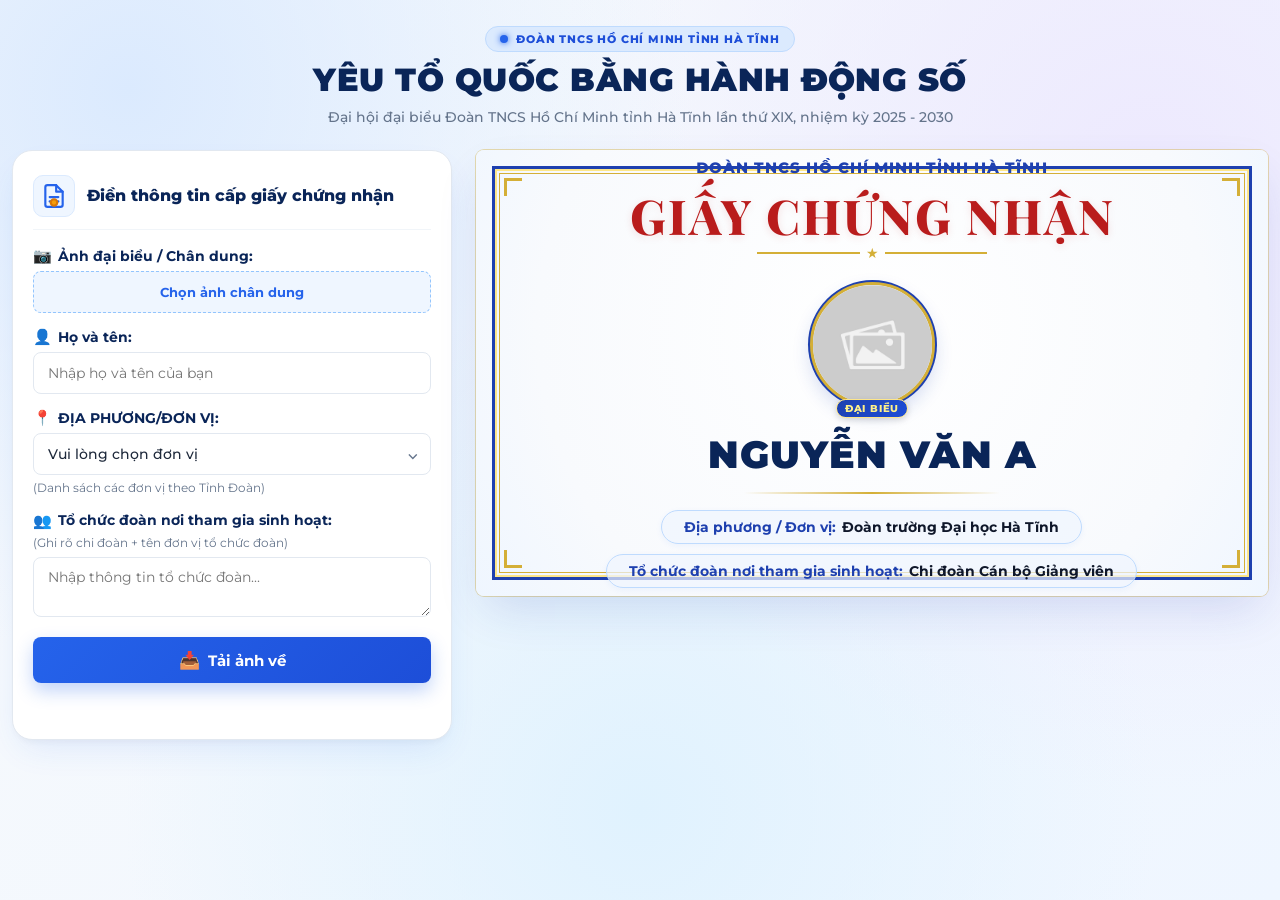
==== HTML.html @ c50f1efd "fix: UI 04/10" ====
<!DOCTYPE html>
<html lang="vi">
<head>
    <meta charset="UTF-8">
    <meta name="viewport" content="width=device-width, initial-scale=1.0, maximum-scale=1.0, user-scalable=no">
    <title>Yêu Tổ Quốc bằng Hành động số</title>
    <link rel="stylesheet" href="style.css">
    <link href="https://fonts.googleapis.com/css2?family=Montserrat:ital,wght@0,400;0,500;0,600;0,700;0,800;0,900;1,400;1,500;1,600;1,700&family=Playfair+Display:ital,wght@0,700;0,900;1,700&display=swap" rel="stylesheet">
    <link rel="stylesheet" href="https://cdnjs.cloudflare.com/ajax/libs/cropperjs/1.6.1/cropper.min.css">
</head>
<body>
    <div class="background">
        <header class="main_header">
            <div class="header_badge">
                <span class="badge_dot"></span>
                <span>ĐOÀN TNCS HỒ CHÍ MINH TỈNH HÀ TĨNH</span>
            </div>
            <h1 class="header_title">Yêu Tổ Quốc bằng Hành động số</h1>
            <p class="header_subtitle">Đại hội đại biểu Đoàn TNCS Hồ Chí Minh tỉnh Hà Tĩnh lần thứ XIX, nhiệm kỳ 2025 - 2030</p>
        </header>

        <div class="content">
            <section class="input_form_card">
                <div class="card_header">
                    <div class="cert_icon_box">
                        <svg width="26" height="26" viewBox="0 0 24 24" fill="none" stroke="#2563EB" stroke-width="2" stroke-linecap="round" stroke-linejoin="round">
                            <path d="M14 2H6a2 2 0 0 0-2 2v16a2 2 0 0 0 2 2h12a2 2 0 0 0 2-2V8z"></path>
                            <polyline points="14 2 14 8 20 8"></polyline>
                            <line x1="16" y1="13" x2="8" y2="13"></line>
                            <line x1="16" y1="17" x2="8" y2="17"></line>
                            <circle cx="12" cy="18" r="3" fill="#F59E0B" stroke="#D97706"></circle>
                        </svg>
                    </div>
                    <h2 class="card_title">Điền thông tin cấp giấy chứng nhận</h2>
                </div>

                <form id="certificateForm">
                    <div class="form_group">
                        <label class="field_label">
                            <span class="field_icon">📷</span>
                            <span>Ảnh đại biểu / Chân dung:</span>
                        </label>
                        <div class="avatar_picker_row">
                            <label for="avatarInput" class="avatar_picker_btn">
                                <span>Chọn ảnh chân dung</span>
                                <input type="file" id="avatarInput" accept="image/*" hidden>
                            </label>
                            <button type="button" id="recropBtn" class="recrop_btn" style="display: none;">
                                ✂️ Chỉnh góc mặt
                            </button>
                        </div>
                    </div>

                    <div class="form_group">
                        <label for="username" class="field_label">
                            <span class="field_icon">👤</span>
                            <span>Họ và tên:</span>
                        </label>
                        <input type="text" id="username" class="form_input" placeholder="Nhập họ và tên của bạn" required autocomplete="name">
                    </div>

                    <div class="form_group">
                        <label for="unit" class="field_label">
                            <span class="field_icon">📍</span>
                            <span>ĐỊA PHƯƠNG/ĐƠN VỊ:</span>
                        </label>
                        <div class="select_wrapper">
                            <select id="unit" class="form_select" required>
                                <option value="">Vui lòng chọn đơn vị</option>
                            </select>
                        </div>
                        <small class="field_hint">(Danh sách các đơn vị theo Tỉnh Đoàn)</small>
                    </div>

                    <div class="form_group">
                        <label for="youthUnionBranch" class="field_label">
                            <span class="field_icon">👥</span>
                            <span>Tổ chức đoàn nơi tham gia sinh hoạt:</span>
                        </label>
                        <small class="field_hint">(Ghi rõ chi đoàn + tên đơn vị tổ chức đoàn)</small>
                        <textarea id="youthUnionBranch" class="form_textarea" rows="2" placeholder="Nhập thông tin tổ chức đoàn..." required></textarea>
                    </div>

                    <button type="submit" id="downloadBtn" class="submit_action_btn">
                        <span class="btn_icon">📥</span>
                        <span class="btn_text">Tải ảnh về</span>
                        <div class="spinner" id="btnSpinner" style="display: none;"></div>
                    </button>
                    <p id="statusMsg" class="status_msg"></p>
                </form>
            </section>

            <section class="certificate_view_section">
                <div class="certificate_preview_card" id="certificatePreviewWrapper">
                    <div class="cert_border_outer">
                        <div class="cert_border_inner">
                            <div class="cert_corner cert_corner_tl"></div>
                            <div class="cert_corner cert_corner_tr"></div>
                            <div class="cert_corner cert_corner_bl"></div>
                            <div class="cert_corner cert_corner_br"></div>

                            <div class="cert_header">
                                <div class="cert_top_title">ĐOÀN TNCS HỒ CHÍ MINH TỈNH HÀ TĨNH</div>
                                <div class="cert_main_title">GIẤY CHỨNG NHẬN</div>
                                <div class="cert_header_divider">
                                    <span class="divider_line"></span>
                                    <span class="divider_gem">★</span>
                                    <span class="divider_line"></span>
                                </div>
                            </div>

                            <div class="cert_body_layout">
                                <div class="cert_avatar_wrap">
                                    <div class="cert_avatar_circle" id="certAvatarClickable" title="Nhấp để căn chỉnh ảnh">
                                        <img src="pics/placeholder.jpg" alt="Ảnh đại biểu" id="img_choosen">
                                    </div>
                                    <div class="cert_avatar_badge">ĐẠI BIỂU</div>
                                </div>

                                <div class="cert_recipient_name" id="previewName">NGUYỄN VĂN A</div>
                                <div class="cert_name_divider"></div>

                                <div class="cert_meta_info">
                                    <div class="cert_meta_card">
                                        <span class="meta_label">Địa phương / Đơn vị:</span>
                                        <span class="meta_value" id="previewUnit">Đoàn trường Đại học Hà Tĩnh</span>
                                    </div>
                                    <div class="cert_meta_card">
                                        <span class="meta_label">Tổ chức đoàn nơi tham gia sinh hoạt:</span>
                                        <span class="meta_value" id="previewBranch">Chi đoàn Cán bộ Giảng viên</span>
                                    </div>
                                </div>
                            </div>
                        </div>
                    </div>
                </div>
            </section>
        </div>
    </div>

    <div id="cropModal" class="crop_modal" style="display: none;">
        <div class="crop_modal_content">
            <div class="crop_modal_header">
                <h3>Căn chỉnh ảnh chân dung</h3>
                <button type="button" id="closeCropModal" class="close_btn" title="Đóng">&times;</button>
            </div>
            <div class="crop_container">
                <img id="cropperImage" src="" alt="Ảnh cần crop">
            </div>
            <p class="crop_hint">💡 Kéo ảnh hoặc lăn chuột/dùng 2 ngón tay để phóng to, thu nhỏ và di chuyển khuôn mặt vào đúng vòng tròn.</p>
            <div class="crop_modal_footer">
                <div class="crop_tools">
                    <button type="button" id="zoomInBtn" class="btn_tool" title="Phóng to">➕ Phóng to</button>
                    <button type="button" id="zoomOutBtn" class="btn_tool" title="Thu nhỏ">➖ Thu nhỏ</button>
                    <button type="button" id="rotateLeftBtn" class="btn_tool" title="Xoay">↺ Xoay</button>
                </div>
                <div class="crop_actions">
                    <button type="button" id="cancelCropBtn" class="btn_secondary">Hủy</button>
                    <button type="button" id="applyCropBtn" class="btn_primary">Áp dụng</button>
                </div>
            </div>
        </div>
    </div>

    <canvas id="exportCanvas" style="display: none;"></canvas>

    <script src="https://cdn.jsdelivr.net/npm/canvas-confetti@1.9.3/dist/confetti.browser.min.js"></script>
    <script src="https://cdnjs.cloudflare.com/ajax/libs/cropperjs/1.6.1/cropper.min.js"></script>
    <script src="script.js"></script>
</body>
</html>
---- style.css ----
:root {
    --primary-blue: #2563EB;
    --primary-blue-dark: #1D4ED8;
    --primary-navy: #0A2558;
    --gold: #D4AF37;
    --gold-light: #FDE68A;
    --gold-dark: #92400E;
    --bg-page: #EFF6FF;
    --text-main: #1E293B;
    --text-muted: #64748B;
    --border-color: #E2E8F0;
    --radius-sm: 8px;
    --radius-md: 12px;
    --radius-lg: 20px;
    font-family: 'Montserrat', 'Roboto', sans-serif;
}

* {
    margin: 0;
    padding: 0;
    box-sizing: border-box;
    -webkit-tap-highlight-color: transparent;
}

body {
    min-height: 100vh;
    background: radial-gradient(circle at 10% 10%, #DBEAFE 0%, transparent 40%),
                radial-gradient(circle at 90% 20%, #EDE9FE 0%, transparent 45%),
                radial-gradient(circle at 50% 90%, #E0F2FE 0%, transparent 50%),
                linear-gradient(135deg, #F8FAFC 0%, #EFF6FF 100%);
    background-attachment: fixed;
    color: var(--text-main);
    display: flex;
    justify-content: center;
    padding: 20px 12px 36px;
}

.background {
    width: 100%;
    max-width: 1600px;
    display: flex;
    flex-direction: column;
    gap: 18px;
}

.main_header {
    text-align: center;
    display: flex;
    flex-direction: column;
    align-items: center;
    gap: 8px;
    padding: 6px 12px;
}

.header_badge {
    display: inline-flex;
    align-items: center;
    gap: 8px;
    background: #DBEAFE;
    border: 1px solid #BFDBFE;
    padding: 5px 14px;
    border-radius: 999px;
    color: var(--primary-blue-dark);
    font-size: 11px;
    font-weight: 800;
    letter-spacing: 0.8px;
    text-transform: uppercase;
}

.badge_dot {
    width: 8px;
    height: 8px;
    background: var(--primary-blue);
    border-radius: 50%;
    box-shadow: 0 0 6px var(--primary-blue);
}

.header_title {
    font-size: clamp(20px, 3.2vw, 32px);
    font-weight: 900;
    text-transform: uppercase;
    color: var(--primary-navy);
    letter-spacing: 0.5px;
    line-height: 1.25;
}

.header_subtitle {
    font-size: clamp(12px, 1.5vw, 14px);
    color: var(--text-muted);
    font-weight: 500;
    max-width: 90%;
    margin: 0 auto;
}

.content {
    display: flex;
    flex-wrap: wrap;
    gap: 24px;
    justify-content: center;
    align-items: flex-start;
}

.input_form_card {
    background: #FFFFFF;
    border-radius: var(--radius-lg);
    padding: 24px 20px;
    box-shadow: 0 15px 35px -10px rgba(37, 99, 235, 0.12), 0 4px 6px -2px rgba(0, 0, 0, 0.04);
    border: 1px solid var(--border-color);
    flex: 1 1 340px;
    max-width: 440px;
    width: 100%;
    display: flex;
    flex-direction: column;
    gap: 16px;
}

.card_header {
    display: flex;
    align-items: center;
    gap: 12px;
    padding-bottom: 12px;
    border-bottom: 1.5px solid #F1F5F9;
}

.cert_icon_box {
    width: 42px;
    height: 42px;
    background: #EFF6FF;
    border-radius: 10px;
    display: flex;
    align-items: center;
    justify-content: center;
    border: 1px solid #DBEAFE;
    flex-shrink: 0;
}

.card_title {
    font-size: 16px;
    font-weight: 800;
    color: var(--primary-navy);
    line-height: 1.35;
}

form {
    display: flex;
    flex-direction: column;
    gap: 14px;
}

.form_group {
    display: flex;
    flex-direction: column;
    gap: 6px;
}

.field_label {
    font-size: 13.5px;
    font-weight: 700;
    color: var(--primary-navy);
    display: flex;
    align-items: center;
    gap: 6px;
}

.field_icon {
    font-size: 15px;
}

.field_hint {
    font-size: 11.5px;
    color: var(--text-muted);
    line-height: 1.35;
}

.avatar_picker_row {
    display: flex;
    gap: 8px;
    align-items: center;
}

.avatar_picker_btn {
    flex: 1;
    display: flex;
    align-items: center;
    justify-content: center;
    min-height: 42px;
    padding: 10px 14px;
    background: #EFF6FF;
    color: var(--primary-blue);
    border: 1.5px dashed #93C5FD;
    border-radius: var(--radius-sm);
    font-size: 13px;
    font-weight: 700;
    cursor: pointer;
    transition: all 0.2s ease;
}

.avatar_picker_btn:hover {
    background: #DBEAFE;
    border-color: var(--primary-blue);
}

.recrop_btn {
    min-height: 42px;
    padding: 10px 12px;
    background: #FFFBEB;
    color: var(--gold-dark);
    border: 1px dashed #F59E0B;
    border-radius: var(--radius-sm);
    font-size: 12px;
    font-weight: 700;
    cursor: pointer;
    transition: background 0.2s ease;
}

.recrop_btn:hover {
    background: #FEF3C7;
}

.form_input,
.form_textarea {
    width: 100%;
    min-height: 42px;
    padding: 10px 14px;
    font-size: 14px;
    font-family: inherit;
    color: var(--text-main);
    background: #FFFFFF;
    border: 1.5px solid var(--border-color);
    border-radius: var(--radius-sm);
    outline: none;
    transition: all 0.2s ease;
}

.form_input:focus,
.form_textarea:focus,
.form_select:focus {
    border-color: var(--primary-blue);
    box-shadow: 0 0 0 3px rgba(37, 99, 235, 0.15);
}

.select_wrapper {
    position: relative;
    width: 100%;
}

.form_select {
    width: 100%;
    min-height: 42px;
    padding: 10px 36px 10px 14px;
    font-size: 13.5px;
    font-family: inherit;
    font-weight: 500;
    color: var(--text-main);
    background: #FFFFFF;
    border: 1.5px solid var(--border-color);
    border-radius: var(--radius-sm);
    outline: none;
    appearance: none;
    cursor: pointer;
    transition: all 0.2s ease;
}

.select_wrapper::after {
    content: "⌵";
    position: absolute;
    right: 14px;
    top: 48%;
    transform: translateY(-50%);
    font-size: 15px;
    font-weight: 800;
    color: var(--text-muted);
    pointer-events: none;
}

.form_textarea {
    resize: vertical;
    min-height: 60px;
}

.submit_action_btn {
    display: flex;
    align-items: center;
    justify-content: center;
    gap: 8px;
    min-height: 46px;
    padding: 12px 20px;
    margin-top: 6px;
    background: linear-gradient(135deg, var(--primary-blue) 0%, var(--primary-blue-dark) 100%);
    color: #FFFFFF;
    font-size: 15px;
    font-weight: 700;
    border: none;
    border-radius: var(--radius-sm);
    cursor: pointer;
    box-shadow: 0 8px 18px rgba(37, 99, 235, 0.28);
    transition: all 0.2s ease;
    font-family: inherit;
}

.submit_action_btn:hover {
    transform: translateY(-1px);
    box-shadow: 0 10px 22px rgba(37, 99, 235, 0.35);
}

.submit_action_btn:active {
    transform: translateY(0);
}

.submit_action_btn:disabled {
    opacity: 0.7;
    cursor: not-allowed;
    transform: none;
}

.btn_icon {
    font-size: 17px;
}

.spinner {
    width: 18px;
    height: 18px;
    border: 3px solid rgba(255, 255, 255, 0.3);
    border-radius: 50%;
    border-top-color: #FFFFFF;
    animation: spin 0.8s ease-in-out infinite;
}

@keyframes spin {
    to { transform: rotate(360deg); }
}

.status_msg {
    text-align: center;
    font-size: 12.5px;
    font-weight: 600;
    min-height: 18px;
}
.status_msg.success { color: #16A34A; }
.status_msg.error { color: #DC2626; }

.certificate_view_section {
    flex: 1 1 540px;
    max-width: 980px;
    width: 100%;
}

.certificate_preview_card {
    width: 100%;
    aspect-ratio: 16 / 9;
    background: radial-gradient(circle at 50% 40%, #FFFFFF 0%, #F8FAFD 70%, #EFF6FF 100%);
    box-shadow: 0 20px 45px -10px rgba(30, 64, 175, 0.16), 0 0 0 1px rgba(212, 175, 55, 0.4);
    border-radius: 8px;
    position: relative;
    padding: 16px;
    display: flex;
}

.cert_border_outer {
    width: 100%;
    height: 100%;
    border: 3.5px solid #1E40AF;
    padding: 4px;
    position: relative;
    box-shadow: inset 0 0 0 2px #FDE68A;
}

.cert_border_inner {
    width: 100%;
    height: 100%;
    border: 1.5px solid #D4AF37;
    padding: 16px;
    position: relative;
    display: flex;
    flex-direction: column;
    justify-content: center;
    align-items: center;
    gap: clamp(8px, 1.8vw, 22px);
    text-align: center;
}

.cert_corner {
    position: absolute;
    width: 18px;
    height: 18px;
    border-color: #D4AF37;
    border-style: solid;
}
.cert_corner_tl { top: 4px; left: 4px; border-width: 3px 0 0 3px; }
.cert_corner_tr { top: 4px; right: 4px; border-width: 3px 3px 0 0; }
.cert_corner_bl { bottom: 4px; left: 4px; border-width: 0 0 3px 3px; }
.cert_corner_br { bottom: 4px; right: 4px; border-width: 0 3px 3px 0; }

.cert_header {
    text-align: center;
    display: flex;
    flex-direction: column;
    align-items: center;
    gap: 2px;
}

.cert_top_title {
    font-size: clamp(9px, 1.35vw, 15px);
    font-weight: 800;
    color: #1E40AF;
    letter-spacing: 1px;
    text-transform: uppercase;
}

.cert_main_title {
    font-family: 'Playfair Display', serif;
    font-size: clamp(18px, 3.8vw, 48px);
    font-weight: 800;
    color: #B91C1C;
    letter-spacing: 2px;
    line-height: 1.1;
    text-shadow: 0 2px 8px rgba(185, 28, 28, 0.12);
    padding-top: 10px;
}

.cert_header_divider {
    display: flex;
    align-items: center;
    justify-content: center;
    gap: 6px;
    width: 100%;
    margin-top: 2px;
}

.divider_line {
    width: clamp(35px, 8vw, 110px);
    height: 1.5px;
    background: #D4AF37;
}

.divider_gem {
    color: #D4AF37;
    font-size: clamp(9px, 1.2vw, 14px);
    line-height: 1;
}

.cert_body_layout {
    display: flex;
    flex-direction: column;
    align-items: center;
    justify-content: center;
    gap: clamp(6px, 1.2vw, 16px);
    width: 100%;
}

.cert_avatar_wrap {
    display: flex;
    flex-direction: column;
    align-items: center;
    position: relative;
}

.cert_avatar_circle {
    width: clamp(60px, 10.5vw, 125px);
    aspect-ratio: 1 / 1;
    border-radius: 50%;
    overflow: hidden;
    border: 3px solid #D4AF37;
    box-shadow: 0 0 0 2px #1E40AF, 0 8px 18px rgba(30, 64, 175, 0.18);
    background: #EFF6FF;
    cursor: pointer;
    transition: transform 0.2s ease, box-shadow 0.2s ease;
}

.cert_avatar_circle:hover {
    transform: scale(1.05);
    box-shadow: 0 0 0 3px #F59E0B, 0 10px 22px rgba(30, 64, 175, 0.25);
}

.cert_avatar_circle img {
    width: 100%;
    height: 100%;
    object-fit: cover;
    display: block;
}

.cert_avatar_badge {
    margin-top: -8px;
    z-index: 2;
    background: linear-gradient(135deg, #1E40AF 0%, #1D4ED8 100%);
    color: #FEF08A;
    font-size: clamp(6.5px, 0.8vw, 10px);
    font-weight: 800;
    letter-spacing: 0.8px;
    padding: 2px 8px;
    border-radius: 999px;
    border: 1px solid #FDE68A;
    box-shadow: 0 2px 6px rgba(0, 0, 0, 0.15);
    text-transform: uppercase;
}

.cert_recipient_name {
    font-size: clamp(15px, 3.2vw, 38px);
    font-weight: 900;
    color: #0A2558;
    text-transform: uppercase;
    letter-spacing: 1px;
    line-height: 1.15;
    text-align: center;
}

.cert_name_divider {
    width: clamp(110px, 20vw, 260px);
    height: 2px;
    background: linear-gradient(90deg, transparent, #D4AF37, transparent);
    margin: 0 auto;
}

.cert_meta_info {
    display: flex;
    flex-direction: column;
    gap: clamp(4px, 0.8vw, 10px);
    align-items: center;
    width: 100%;
    max-width: 95%;
}

.cert_meta_card {
    background: rgba(239, 246, 255, 0.7);
    border: 1px solid #BFDBFE;
    border-radius: 999px;
    padding: clamp(3px, 0.6vw, 7px) clamp(8px, 1.8vw, 22px);
    display: inline-flex;
    align-items: center;
    justify-content: center;
    gap: 6px;
    flex-wrap: wrap;
    text-align: center;
    box-shadow: 0 2px 6px rgba(37, 99, 235, 0.06);
}

.meta_label {
    font-size: clamp(8px, 1.15vw, 13.5px);
    font-weight: 700;
    color: #1E40AF;
}

.meta_value {
    font-size: clamp(8.5px, 1.2vw, 14px);
    font-weight: 700;
    color: #0F172A;
}

.crop_modal {
    position: fixed;
    top: 0;
    left: 0;
    width: 100vw;
    height: 100vh;
    background: rgba(15, 23, 42, 0.82);
    backdrop-filter: blur(6px);
    z-index: 99999;
    display: flex;
    align-items: center;
    justify-content: center;
    padding: 12px;
}

.crop_modal_content {
    background: #FFFFFF;
    border-radius: 16px;
    width: 100%;
    max-width: 520px;
    max-height: 94vh;
    display: flex;
    flex-direction: column;
    overflow: hidden;
    box-shadow: 0 25px 50px rgba(0, 0, 0, 0.4);
    animation: modalPop 0.25s cubic-bezier(0.16, 1, 0.3, 1);
}

@keyframes modalPop {
    from { transform: scale(0.92); opacity: 0; }
    to { transform: scale(1); opacity: 1; }
}

.crop_modal_header {
    display: flex;
    align-items: center;
    justify-content: space-between;
    padding: 14px 18px;
    border-bottom: 1px solid #E2E8F0;
}

.crop_modal_header h3 {
    font-size: 15px;
    font-weight: 700;
    color: var(--primary-navy);
}

.close_btn {
    background: none;
    border: none;
    font-size: 26px;
    line-height: 1;
    color: #64748B;
    cursor: pointer;
    padding: 4px;
    margin: 0;
}

.crop_container {
    width: 100%;
    height: 340px;
    max-height: 48vh;
    background: #090D16;
    position: relative;
    overflow: hidden;
}

.crop_container img {
    max-width: 100%;
    display: block;
}

.cropper-view-box,
.cropper-face {
    border-radius: 50% !important;
}

.cropper-view-box {
    outline: 3px solid #2563EB !important;
    box-shadow: 0 0 0 9999px rgba(0, 0, 0, 0.65) !important;
}

.crop_hint {
    font-size: 11.5px;
    line-height: 1.35;
    color: #475569;
    text-align: center;
    padding: 8px 14px;
    background: #F8FAFC;
    border-top: 1px solid #F1F5F9;
}

.crop_modal_footer {
    display: flex;
    flex-wrap: wrap;
    align-items: center;
    justify-content: space-between;
    gap: 8px;
    padding: 12px 16px;
    border-top: 1px solid #E2E8F0;
    background: #FFFFFF;
}

.crop_tools, .crop_actions {
    display: flex;
    gap: 6px;
}

.btn_tool, .btn_secondary {
    padding: 7px 11px;
    background: #F1F5F9;
    color: #334155;
    border: 1px solid #CBD5E1;
    border-radius: 6px;
    font-size: 11.5px;
    font-weight: 600;
    cursor: pointer;
}

.btn_tool:hover, .btn_secondary:hover {
    background: #E2E8F0;
}

.btn_primary {
    background: var(--primary-blue);
    color: #FFFFFF;
    padding: 7px 16px;
    border-radius: 6px;
    font-weight: 600;
    font-size: 12.5px;
    border: none;
    cursor: pointer;
}

@media (max-width: 960px) {
    .content {
        flex-direction: column;
        align-items: center;
        gap: 20px;
    }
    .input_form_card,
    .certificate_view_section {
        max-width: 100%;
        width: 100%;
    }
}

@media (max-width: 600px) {
    body {
        padding: 12px 8px 28px;
    }
    .main_header {
        padding: 4px 6px;
        gap: 6px;
    }
    .header_title {
        font-size: 21px;
    }
    .header_subtitle {
        font-size: 12px;
    }
    .input_form_card {
        padding: 18px 14px;
        border-radius: 14px;
    }
    .form_input,
    .form_select,
    .form_textarea {
        font-size: 16px;
    }
    .certificate_preview_card {
        padding: 8px;
        border-radius: 6px;
    }
    .cert_border_outer {
        border-width: 2.5px;
        padding: 2.5px;
    }
    .cert_border_inner {
        padding: 8px 6px;
        border-width: 1px;
    }
    .cert_corner {
        width: 10px;
        height: 10px;
    }
    .cert_corner_tl, .cert_corner_tr, .cert_corner_bl, .cert_corner_br {
        border-width: 2px;
    }
    .crop_modal_footer {
        flex-direction: column;
        align-items: stretch;
    }
    .crop_tools, .crop_actions {
        width: 100%;
        justify-content: space-between;
    }
    .crop_tools button, .crop_actions button {
        flex: 1;
        text-align: center;
    }
}
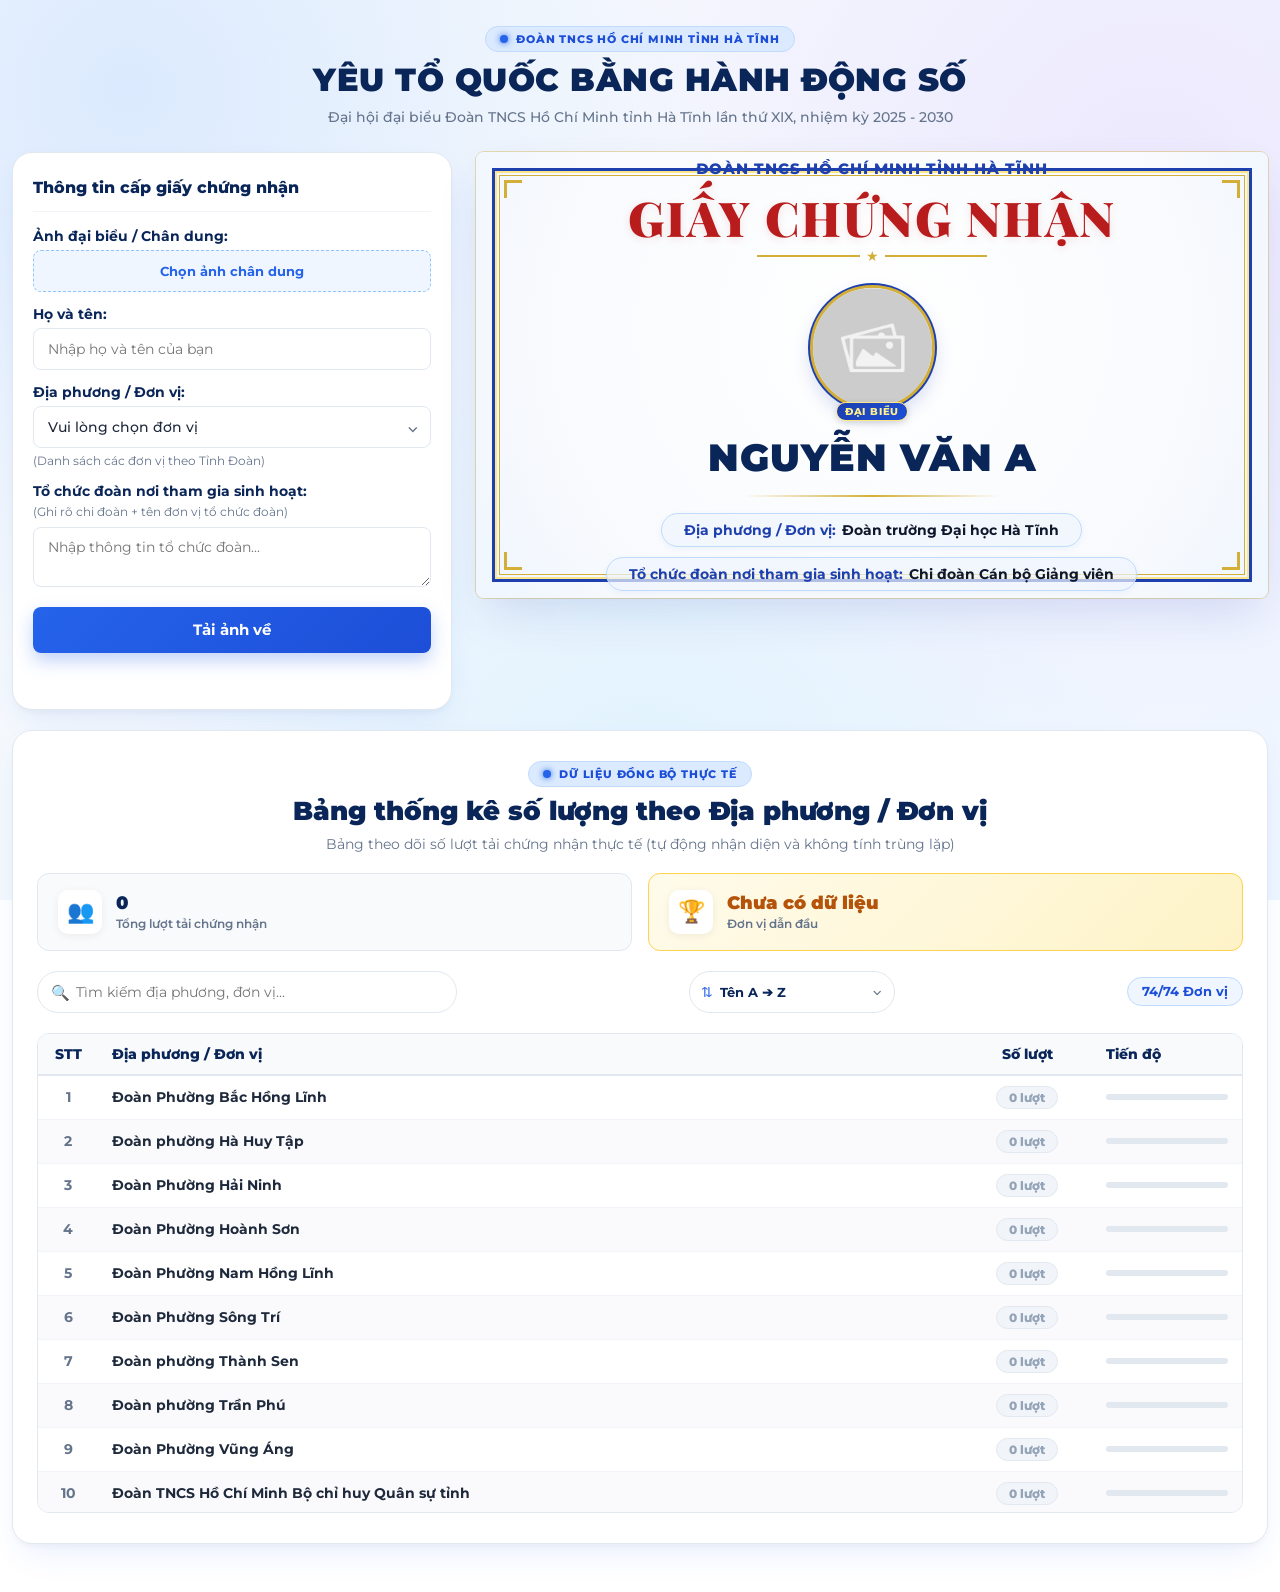
==== commit 99e8db59: "feature: localStorage thống kế số lượt download cert theo đơn vị" ====
--- a/HTML.html
+++ b/HTML.html
@@ -22,48 +22,30 @@
         <div class="content">
             <section class="input_form_card">
                 <div class="card_header">
-                    <div class="cert_icon_box">
-                        <svg width="26" height="26" viewBox="0 0 24 24" fill="none" stroke="#2563EB" stroke-width="2" stroke-linecap="round" stroke-linejoin="round">
-                            <path d="M14 2H6a2 2 0 0 0-2 2v16a2 2 0 0 0 2 2h12a2 2 0 0 0 2-2V8z"></path>
-                            <polyline points="14 2 14 8 20 8"></polyline>
-                            <line x1="16" y1="13" x2="8" y2="13"></line>
-                            <line x1="16" y1="17" x2="8" y2="17"></line>
-                            <circle cx="12" cy="18" r="3" fill="#F59E0B" stroke="#D97706"></circle>
-                        </svg>
-                    </div>
-                    <h2 class="card_title">Điền thông tin cấp giấy chứng nhận</h2>
+                    <h2 class="card_title">Thông tin cấp giấy chứng nhận</h2>
                 </div>
 
                 <form id="certificateForm">
                     <div class="form_group">
-                        <label class="field_label">
-                            <span class="field_icon">📷</span>
-                            <span>Ảnh đại biểu / Chân dung:</span>
-                        </label>
+                        <label class="field_label">Ảnh đại biểu / Chân dung:</label>
                         <div class="avatar_picker_row">
                             <label for="avatarInput" class="avatar_picker_btn">
                                 <span>Chọn ảnh chân dung</span>
                                 <input type="file" id="avatarInput" accept="image/*" hidden>
                             </label>
                             <button type="button" id="recropBtn" class="recrop_btn" style="display: none;">
-                                ✂️ Chỉnh góc mặt
+                                Chỉnh góc mặt
                             </button>
                         </div>
                     </div>
 
                     <div class="form_group">
-                        <label for="username" class="field_label">
-                            <span class="field_icon">👤</span>
-                            <span>Họ và tên:</span>
-                        </label>
+                        <label for="username" class="field_label">Họ và tên:</label>
                         <input type="text" id="username" class="form_input" placeholder="Nhập họ và tên của bạn" required autocomplete="name">
                     </div>
 
                     <div class="form_group">
-                        <label for="unit" class="field_label">
-                            <span class="field_icon">📍</span>
-                            <span>ĐỊA PHƯƠNG/ĐƠN VỊ:</span>
-                        </label>
+                        <label for="unit" class="field_label">Địa phương / Đơn vị:</label>
                         <div class="select_wrapper">
                             <select id="unit" class="form_select" required>
                                 <option value="">Vui lòng chọn đơn vị</option>
@@ -73,16 +55,12 @@
                     </div>
 
                     <div class="form_group">
-                        <label for="youthUnionBranch" class="field_label">
-                            <span class="field_icon">👥</span>
-                            <span>Tổ chức đoàn nơi tham gia sinh hoạt:</span>
-                        </label>
+                        <label for="youthUnionBranch" class="field_label">Tổ chức đoàn nơi tham gia sinh hoạt:</label>
                         <small class="field_hint">(Ghi rõ chi đoàn + tên đơn vị tổ chức đoàn)</small>
                         <textarea id="youthUnionBranch" class="form_textarea" rows="2" placeholder="Nhập thông tin tổ chức đoàn..." required></textarea>
                     </div>
 
                     <button type="submit" id="downloadBtn" class="submit_action_btn">
-                        <span class="btn_icon">📥</span>
                         <span class="btn_text">Tải ảnh về</span>
                         <div class="spinner" id="btnSpinner" style="display: none;"></div>
                     </button>
@@ -136,6 +114,71 @@
                 </div>
             </section>
         </div>
+
+        <section class="stats_section" id="statsSection">
+            <div class="stats_header">
+                <div class="stats_badge">
+                    <span class="stats_badge_dot"></span>
+                    <span>DỮ LIỆU ĐỒNG BỘ THỰC TẾ</span>
+                </div>
+                <h2 class="stats_heading">Bảng thống kê số lượng theo Địa phương / Đơn vị</h2>
+                <p class="stats_desc">Bảng theo dõi số lượt tải chứng nhận thực tế (tự động nhận diện và không tính trùng lặp)</p>
+            </div>
+
+            <div class="stats_summary_grid">
+                <div class="summary_box">
+                    <div class="summary_icon">👥</div>
+                    <div class="summary_details">
+                        <span class="summary_value" id="totalCertCount">0</span>
+                        <span class="summary_title">Tổng lượt tải chứng nhận</span>
+                    </div>
+                </div>
+
+                <div class="summary_box summary_lead">
+                    <div class="summary_icon">🏆</div>
+                    <div class="summary_details">
+                        <span class="summary_value" id="topUnitName">Chưa có dữ liệu</span>
+                        <span class="summary_title">Đơn vị dẫn đầu</span>
+                    </div>
+                </div>
+            </div>
+
+            <div class="stats_controls">
+                <div class="search_wrapper">
+                    <span class="search_icon">🔍</span>
+                    <input type="text" id="statsSearchInput" class="stats_search_input" placeholder="Tìm kiếm địa phương, đơn vị...">
+                </div>
+
+                <div class="sort_wrapper">
+                    <span class="sort_icon">⇅</span>
+                    <select id="statsSortSelect" class="stats_sort_select">
+                        <option value="name_asc">Tên A ➔ Z</option>
+                        <option value="name_desc">Tên Z ➔ A</option>
+                        <option value="count_desc">Lọc theo nhiều nhất</option>
+                        <option value="count_asc">Lọc theo ít nhất</option>
+                    </select>
+                </div>
+
+                <div class="stats_count_badge">
+                    <span id="filteredUnitCount">74</span>/74 Đơn vị
+                </div>
+            </div>
+
+            <div class="stats_table_wrapper">
+                <table class="stats_table">
+                    <thead>
+                        <tr>
+                            <th class="col_stt">STT</th>
+                            <th class="col_unit">Địa phương / Đơn vị</th>
+                            <th class="col_count">Số lượt</th>
+                            <th class="col_progress">Tiến độ</th>
+                        </tr>
+                    </thead>
+                    <tbody id="statsTableBody">
+                    </tbody>
+                </table>
+            </div>
+        </section>
     </div>
 
     <div id="cropModal" class="crop_modal" style="display: none;">
@@ -147,12 +190,12 @@
             <div class="crop_container">
                 <img id="cropperImage" src="" alt="Ảnh cần crop">
             </div>
-            <p class="crop_hint">💡 Kéo ảnh hoặc lăn chuột/dùng 2 ngón tay để phóng to, thu nhỏ và di chuyển khuôn mặt vào đúng vòng tròn.</p>
+            <p class="crop_hint">Kéo ảnh hoặc dùng con lăn chuột / 2 ngón tay để phóng to, thu nhỏ và di chuyển khuôn mặt vào đúng vòng tròn.</p>
             <div class="crop_modal_footer">
                 <div class="crop_tools">
-                    <button type="button" id="zoomInBtn" class="btn_tool" title="Phóng to">➕ Phóng to</button>
-                    <button type="button" id="zoomOutBtn" class="btn_tool" title="Thu nhỏ">➖ Thu nhỏ</button>
-                    <button type="button" id="rotateLeftBtn" class="btn_tool" title="Xoay">↺ Xoay</button>
+                    <button type="button" id="zoomInBtn" class="btn_tool" title="Phóng to">Phóng to</button>
+                    <button type="button" id="zoomOutBtn" class="btn_tool" title="Thu nhỏ">Thu nhỏ</button>
+                    <button type="button" id="rotateLeftBtn" class="btn_tool" title="Xoay">Xoay ảnh</button>
                 </div>
                 <div class="crop_actions">
                     <button type="button" id="cancelCropBtn" class="btn_secondary">Hủy</button>
--- a/style.css
+++ b/style.css
@@ -32,7 +32,7 @@
     color: var(--text-main);
     display: flex;
     justify-content: center;
-    padding: 20px 12px 36px;
+    padding: 20px 12px 48px;
 }
 
 .background {
@@ -40,7 +40,7 @@
     max-width: 1600px;
     display: flex;
     flex-direction: column;
-    gap: 18px;
+    gap: 20px;
 }
 
 .main_header {
@@ -122,18 +122,6 @@
     border-bottom: 1.5px solid #F1F5F9;
 }
 
-.cert_icon_box {
-    width: 42px;
-    height: 42px;
-    background: #EFF6FF;
-    border-radius: 10px;
-    display: flex;
-    align-items: center;
-    justify-content: center;
-    border: 1px solid #DBEAFE;
-    flex-shrink: 0;
-}
-
 .card_title {
     font-size: 16px;
     font-weight: 800;
@@ -157,13 +145,7 @@
     font-size: 13.5px;
     font-weight: 700;
     color: var(--primary-navy);
-    display: flex;
-    align-items: center;
-    gap: 6px;
-}
-
-.field_icon {
-    font-size: 15px;
+    display: block;
 }
 
 .field_hint {
@@ -313,10 +295,6 @@
     transform: none;
 }
 
-.btn_icon {
-    font-size: 17px;
-}
-
 .spinner {
     width: 18px;
     height: 18px;
@@ -335,6 +313,7 @@
     font-size: 12.5px;
     font-weight: 600;
     min-height: 18px;
+    line-height: 1.4;
 }
 .status_msg.success { color: #16A34A; }
 .status_msg.error { color: #DC2626; }
@@ -405,17 +384,17 @@
     color: #1E40AF;
     letter-spacing: 1px;
     text-transform: uppercase;
+    padding-bottom: clamp(6px, 1vw, 10px);
 }
 
 .cert_main_title {
     font-family: 'Playfair Display', serif;
     font-size: clamp(18px, 3.8vw, 48px);
-    font-weight: 800;
+    font-weight: 900;
     color: #B91C1C;
     letter-spacing: 2px;
-    line-height: 1.1;
+    line-height: 1.15;
     text-shadow: 0 2px 8px rgba(185, 28, 28, 0.12);
-    padding-top: 10px;
 }
 
 .cert_header_divider {
@@ -546,6 +525,374 @@
     color: #0F172A;
 }
 
+.stats_section {
+    background: #FFFFFF;
+    border-radius: var(--radius-lg);
+    padding: 30px 24px;
+    box-shadow: 0 15px 35px -10px rgba(37, 99, 235, 0.12), 0 4px 6px -2px rgba(0, 0, 0, 0.04);
+    border: 1px solid var(--border-color);
+    display: flex;
+    flex-direction: column;
+    gap: 20px;
+    width: 100%;
+}
+
+.stats_header {
+    text-align: center;
+    display: flex;
+    flex-direction: column;
+    align-items: center;
+    gap: 8px;
+}
+
+.stats_badge {
+    display: inline-flex;
+    align-items: center;
+    gap: 8px;
+    background: #DBEAFE;
+    border: 1px solid #BFDBFE;
+    padding: 5px 14px;
+    border-radius: 999px;
+    color: var(--primary-blue-dark);
+    font-size: 11px;
+    font-weight: 800;
+    letter-spacing: 0.8px;
+}
+
+.stats_badge_dot {
+    width: 8px;
+    height: 8px;
+    background: var(--primary-blue);
+    border-radius: 50%;
+    box-shadow: 0 0 6px var(--primary-blue);
+}
+
+.stats_heading {
+    font-size: clamp(18px, 2.5vw, 26px);
+    font-weight: 900;
+    color: var(--primary-navy);
+}
+
+.stats_desc {
+    font-size: clamp(12px, 1.4vw, 14px);
+    color: var(--text-muted);
+    max-width: 720px;
+    margin: 0 auto;
+}
+
+.stats_summary_grid {
+    display: grid;
+    grid-template-columns: repeat(auto-fit, minmax(280px, 1fr));
+    gap: 16px;
+    width: 100%;
+}
+
+.summary_box {
+    background: #F8FAFC;
+    border: 1.5px solid #E2E8F0;
+    border-radius: var(--radius-md);
+    padding: 16px 20px;
+    display: flex;
+    align-items: center;
+    gap: 14px;
+    transition: all 0.2s ease;
+}
+
+.summary_box:hover {
+    transform: translateY(-2px);
+    box-shadow: 0 8px 20px rgba(37, 99, 235, 0.08);
+}
+
+.summary_box.summary_lead {
+    background: linear-gradient(135deg, #FFFBEB 0%, #FEF3C7 100%);
+    border-color: #FCD34D;
+}
+
+.summary_icon {
+    width: 44px;
+    height: 44px;
+    border-radius: 10px;
+    background: #FFFFFF;
+    display: flex;
+    align-items: center;
+    justify-content: center;
+    font-size: 22px;
+    box-shadow: 0 2px 8px rgba(0, 0, 0, 0.06);
+    flex-shrink: 0;
+}
+
+.summary_details {
+    display: flex;
+    flex-direction: column;
+    gap: 2px;
+    overflow: hidden;
+}
+
+.summary_value {
+    font-size: 18px;
+    font-weight: 900;
+    color: var(--primary-navy);
+    white-space: nowrap;
+    overflow: hidden;
+    text-overflow: ellipsis;
+}
+
+.summary_box.summary_lead .summary_value {
+    color: #B45309;
+}
+
+.summary_title {
+    font-size: 12px;
+    font-weight: 600;
+    color: var(--text-muted);
+}
+
+.stats_controls {
+    display: flex;
+    align-items: center;
+    justify-content: space-between;
+    gap: 12px;
+    flex-wrap: wrap;
+}
+
+.search_wrapper {
+    position: relative;
+    flex: 1 1 240px;
+    max-width: 420px;
+}
+
+.search_icon {
+    position: absolute;
+    left: 14px;
+    top: 50%;
+    transform: translateY(-50%);
+    font-size: 15px;
+    color: var(--text-muted);
+    pointer-events: none;
+}
+
+.stats_search_input {
+    width: 100%;
+    min-height: 42px;
+    padding: 10px 14px 10px 38px;
+    border-radius: 999px;
+    border: 1.5px solid var(--border-color);
+    background: #FFFFFF;
+    font-size: 13.5px;
+    font-family: inherit;
+    outline: none;
+    transition: all 0.2s ease;
+}
+
+.stats_search_input:focus {
+    border-color: var(--primary-blue);
+    box-shadow: 0 0 0 3px rgba(37, 99, 235, 0.15);
+}
+
+.sort_wrapper {
+    position: relative;
+    display: flex;
+    align-items: center;
+    flex-shrink: 0;
+}
+
+.sort_icon {
+    position: absolute;
+    left: 12px;
+    top: 50%;
+    transform: translateY(-50%);
+    font-size: 14px;
+    color: var(--primary-blue);
+    pointer-events: none;
+}
+
+.stats_sort_select {
+    min-height: 42px;
+    padding: 9px 34px 9px 30px;
+    border-radius: 999px;
+    border: 1.5px solid var(--border-color);
+    background: #FFFFFF;
+    font-size: 13px;
+    font-family: inherit;
+    font-weight: 700;
+    color: var(--primary-navy);
+    cursor: pointer;
+    outline: none;
+    transition: all 0.2s ease;
+    appearance: none;
+}
+
+.stats_sort_select:focus {
+    border-color: var(--primary-blue);
+    box-shadow: 0 0 0 3px rgba(37, 99, 235, 0.15);
+}
+
+.sort_wrapper::after {
+    content: "⌵";
+    position: absolute;
+    right: 14px;
+    top: 46%;
+    transform: translateY(-50%);
+    font-size: 13px;
+    font-weight: 800;
+    color: var(--text-muted);
+    pointer-events: none;
+}
+
+.stats_count_badge {
+    background: #EFF6FF;
+    border: 1px solid #BFDBFE;
+    color: var(--primary-blue-dark);
+    font-size: 12.5px;
+    font-weight: 700;
+    padding: 6px 14px;
+    border-radius: 999px;
+    flex-shrink: 0;
+}
+
+.stats_table_wrapper {
+    width: 100%;
+    max-height: 480px;
+    overflow-y: auto;
+    overflow-x: auto;
+    border: 1.5px solid #E2E8F0;
+    border-radius: 12px;
+    background: #FFFFFF;
+}
+
+.stats_table_wrapper::-webkit-scrollbar {
+    width: 6px;
+    height: 6px;
+}
+
+.stats_table_wrapper::-webkit-scrollbar-track {
+    background: #F1F5F9;
+}
+
+.stats_table_wrapper::-webkit-scrollbar-thumb {
+    background: #CBD5E1;
+    border-radius: 999px;
+}
+
+.stats_table {
+    width: 100%;
+    border-collapse: collapse;
+    text-align: left;
+    font-size: 13.5px;
+}
+
+.stats_table thead th {
+    position: sticky;
+    top: 0;
+    z-index: 2;
+    background: #F8FAFC;
+    color: var(--primary-navy);
+    font-weight: 800;
+    padding: 12px 14px;
+    border-bottom: 2px solid #E2E8F0;
+    white-space: nowrap;
+}
+
+.stats_table tbody tr {
+    border-bottom: 1px solid #F1F5F9;
+    transition: background 0.15s ease;
+}
+
+.stats_table tbody tr:nth-child(even) {
+    background: #FAFAFC;
+}
+
+.stats_table tbody tr:hover {
+    background: #EFF6FF;
+}
+
+.stats_table tbody tr.has_downloads {
+    background: #F0FDF4;
+}
+
+.stats_table tbody tr.has_downloads:hover {
+    background: #DCFCE7;
+}
+
+.stats_table td {
+    padding: 10px 14px;
+    vertical-align: middle;
+}
+
+.col_stt {
+    width: 60px;
+    text-align: center;
+    font-weight: 700;
+    color: #64748B;
+}
+
+.col_unit {
+    font-weight: 700;
+    color: #1E293B;
+    min-width: 240px;
+}
+
+.col_count {
+    width: 130px;
+    text-align: center;
+}
+
+.col_progress {
+    width: 150px;
+    min-width: 120px;
+}
+
+.count_pill {
+    display: inline-block;
+    padding: 3px 12px;
+    border-radius: 999px;
+    font-weight: 800;
+    font-size: 12px;
+    text-align: center;
+}
+
+.count_pill.zero {
+    background: #F1F5F9;
+    color: #94A3B8;
+    border: 1px solid #E2E8F0;
+}
+
+.count_pill.active {
+    background: #EFF6FF;
+    color: var(--primary-blue-dark);
+    border: 1px solid #BFDBFE;
+    font-weight: 900;
+}
+
+.count_pill.leader {
+    background: #FEF3C7;
+    color: #B45309;
+    border: 1px solid #FCD34D;
+}
+
+.table_progress_track {
+    width: 100%;
+    height: 6px;
+    background: #E2E8F0;
+    border-radius: 999px;
+    overflow: hidden;
+}
+
+.table_progress_fill {
+    height: 100%;
+    background: linear-gradient(90deg, #3B82F6, #1D4ED8);
+    border-radius: 999px;
+    transition: width 0.3s ease;
+}
+
+.table_empty_row {
+    text-align: center;
+    padding: 32px 16px;
+    color: var(--text-muted);
+    font-size: 13.5px;
+    font-weight: 600;
+}
+
 .crop_modal {
     position: fixed;
     top: 0;
@@ -695,7 +1042,7 @@
 
 @media (max-width: 600px) {
     body {
-        padding: 12px 8px 28px;
+        padding: 12px 8px 36px;
     }
     .main_header {
         padding: 4px 6px;
@@ -735,6 +1082,40 @@
     .cert_corner_tl, .cert_corner_tr, .cert_corner_bl, .cert_corner_br {
         border-width: 2px;
     }
+    .stats_section {
+        padding: 18px 12px;
+        border-radius: 16px;
+    }
+    .stats_summary_grid {
+        grid-template-columns: 1fr;
+    }
+    .stats_controls {
+        flex-direction: column;
+        align-items: stretch;
+        gap: 10px;
+    }
+    .search_wrapper,
+    .sort_wrapper,
+    .stats_sort_select {
+        max-width: 100%;
+        width: 100%;
+    }
+    .stats_count_badge {
+        text-align: center;
+    }
+    .stats_table th, .stats_table td {
+        padding: 8px 10px;
+        font-size: 12.5px;
+    }
+    .col_stt {
+        width: 45px;
+    }
+    .col_count {
+        width: 95px;
+    }
+    .col_progress {
+        display: none;
+    }
     .crop_modal_footer {
         flex-direction: column;
         align-items: stretch;
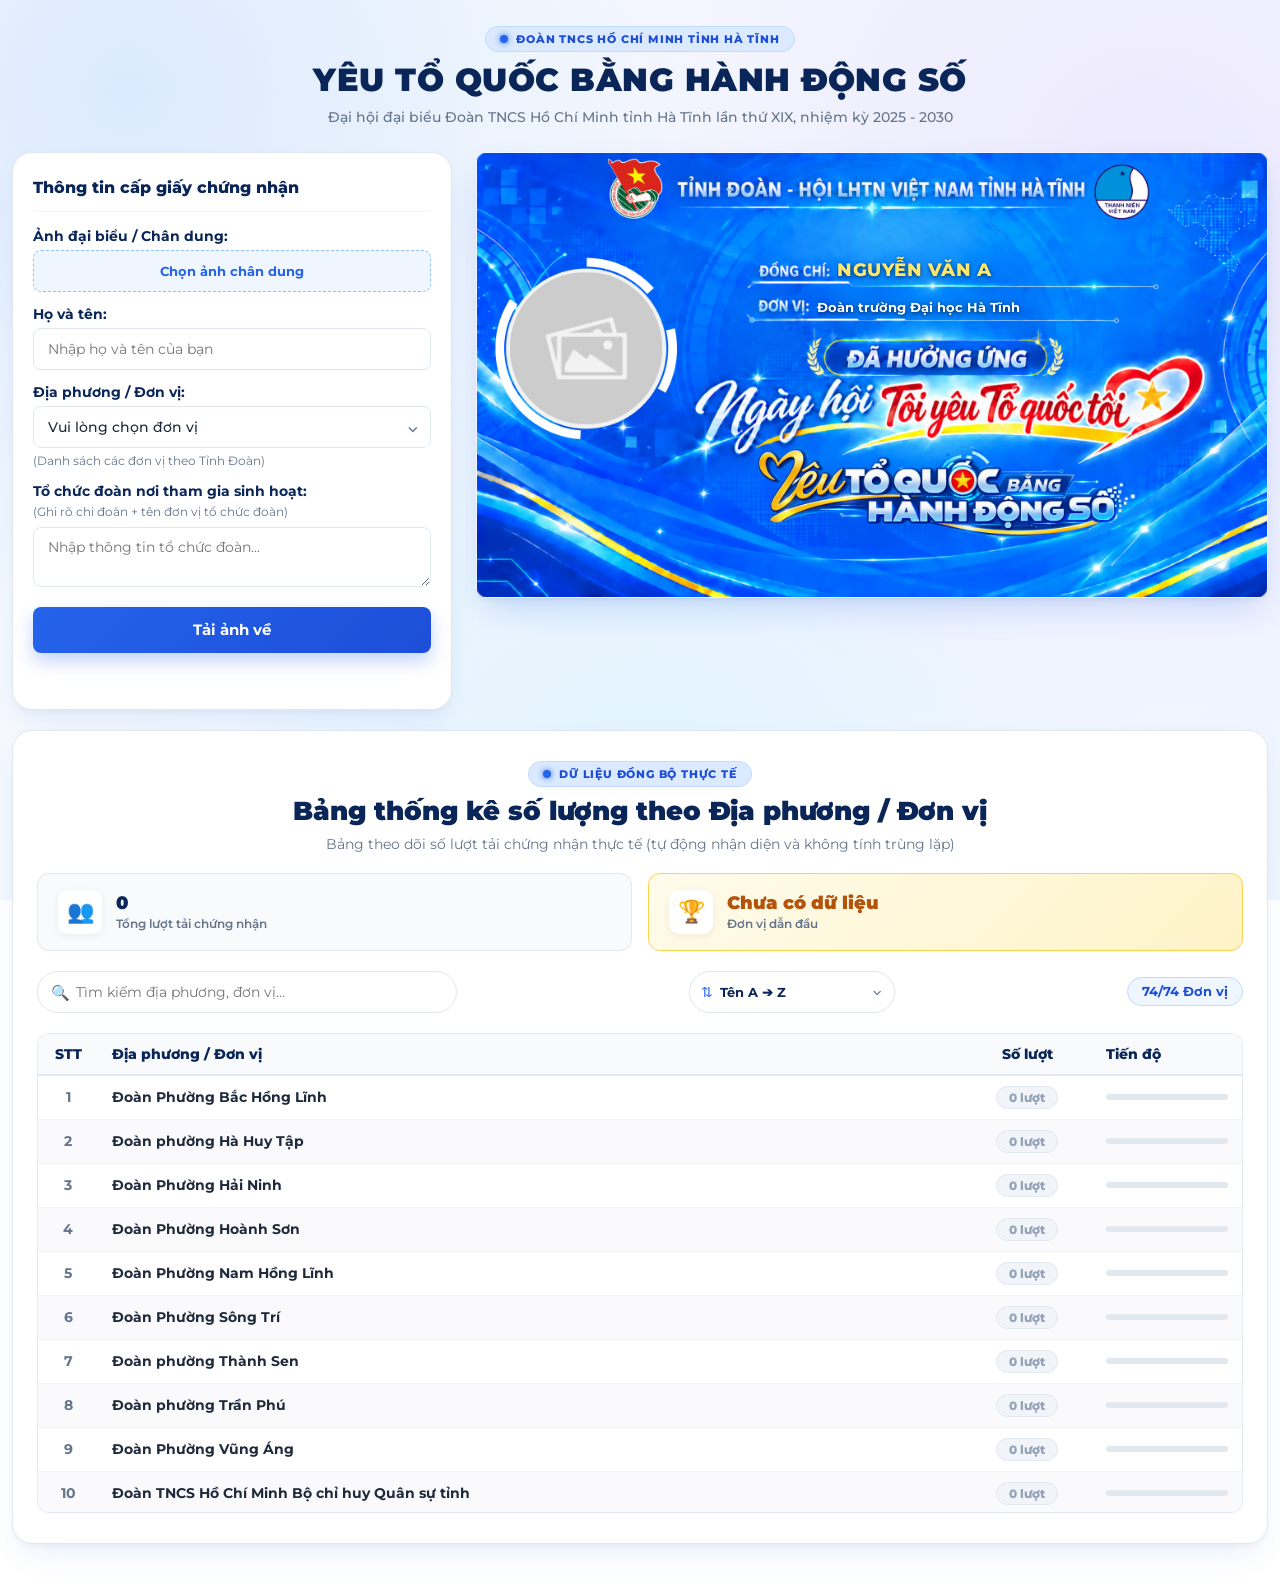
==== commit a931c345: "thay frame ảnh" ====
--- a/HTML.html
+++ b/HTML.html
@@ -70,47 +70,11 @@
 
             <section class="certificate_view_section">
                 <div class="certificate_preview_card" id="certificatePreviewWrapper">
-                    <div class="cert_border_outer">
-                        <div class="cert_border_inner">
-                            <div class="cert_corner cert_corner_tl"></div>
-                            <div class="cert_corner cert_corner_tr"></div>
-                            <div class="cert_corner cert_corner_bl"></div>
-                            <div class="cert_corner cert_corner_br"></div>
-
-                            <div class="cert_header">
-                                <div class="cert_top_title">ĐOÀN TNCS HỒ CHÍ MINH TỈNH HÀ TĨNH</div>
-                                <div class="cert_main_title">GIẤY CHỨNG NHẬN</div>
-                                <div class="cert_header_divider">
-                                    <span class="divider_line"></span>
-                                    <span class="divider_gem">★</span>
-                                    <span class="divider_line"></span>
-                                </div>
-                            </div>
-
-                            <div class="cert_body_layout">
-                                <div class="cert_avatar_wrap">
-                                    <div class="cert_avatar_circle" id="certAvatarClickable" title="Nhấp để căn chỉnh ảnh">
-                                        <img src="pics/placeholder.jpg" alt="Ảnh đại biểu" id="img_choosen">
-                                    </div>
-                                    <div class="cert_avatar_badge">ĐẠI BIỂU</div>
-                                </div>
-
-                                <div class="cert_recipient_name" id="previewName">NGUYỄN VĂN A</div>
-                                <div class="cert_name_divider"></div>
-
-                                <div class="cert_meta_info">
-                                    <div class="cert_meta_card">
-                                        <span class="meta_label">Địa phương / Đơn vị:</span>
-                                        <span class="meta_value" id="previewUnit">Đoàn trường Đại học Hà Tĩnh</span>
-                                    </div>
-                                    <div class="cert_meta_card">
-                                        <span class="meta_label">Tổ chức đoàn nơi tham gia sinh hoạt:</span>
-                                        <span class="meta_value" id="previewBranch">Chi đoàn Cán bộ Giảng viên</span>
-                                    </div>
-                                </div>
-                            </div>
-                        </div>
+                    <div class="banner_avatar_circle" id="certAvatarClickable" title="Nhấp để căn chỉnh ảnh">
+                        <img src="pics/placeholder.jpg" alt="Ảnh đại biểu" id="img_choosen">
                     </div>
+                    <div class="banner_name_text" id="previewName">NGUYỄN VĂN A</div>
+                    <div class="banner_unit_text" id="previewUnit">Đoàn trường Đại học Hà Tĩnh</div>
                 </div>
             </section>
         </div>
--- a/style.css
+++ b/style.css
@@ -327,202 +327,81 @@
 .certificate_preview_card {
     width: 100%;
     aspect-ratio: 16 / 9;
-    background: radial-gradient(circle at 50% 40%, #FFFFFF 0%, #F8FAFD 70%, #EFF6FF 100%);
-    box-shadow: 0 20px 45px -10px rgba(30, 64, 175, 0.16), 0 0 0 1px rgba(212, 175, 55, 0.4);
-    border-radius: 8px;
     position: relative;
-    padding: 16px;
-    display: flex;
-}
-
-.cert_border_outer {
-    width: 100%;
-    height: 100%;
-    border: 3.5px solid #1E40AF;
-    padding: 4px;
-    position: relative;
-    box-shadow: inset 0 0 0 2px #FDE68A;
-}
-
-.cert_border_inner {
-    width: 100%;
-    height: 100%;
-    border: 1.5px solid #D4AF37;
-    padding: 16px;
-    position: relative;
-    display: flex;
-    flex-direction: column;
-    justify-content: center;
-    align-items: center;
-    gap: clamp(8px, 1.8vw, 22px);
-    text-align: center;
-}
-
-.cert_corner {
+    background-image: url('pics/thongdiep.png');
+    background-size: 100% 100%;
+    background-position: center;
+    background-repeat: no-repeat;
+    border-radius: var(--radius-md);
+    overflow: hidden;
+    box-shadow: 0 15px 35px -10px rgba(37, 99, 235, 0.25), 0 4px 6px -2px rgba(0, 0, 0, 0.05);
+    border: 1px solid rgba(255, 255, 255, 0.2);
+    container-type: inline-size;
+}
+
+.banner_avatar_circle {
     position: absolute;
-    width: 18px;
-    height: 18px;
-    border-color: #D4AF37;
-    border-style: solid;
-}
-.cert_corner_tl { top: 4px; left: 4px; border-width: 3px 0 0 3px; }
-.cert_corner_tr { top: 4px; right: 4px; border-width: 3px 3px 0 0; }
-.cert_corner_bl { bottom: 4px; left: 4px; border-width: 0 0 3px 3px; }
-.cert_corner_br { bottom: 4px; right: 4px; border-width: 0 3px 3px 0; }
-
-.cert_header {
-    text-align: center;
-    display: flex;
-    flex-direction: column;
-    align-items: center;
-    gap: 2px;
-}
-
-.cert_top_title {
-    font-size: clamp(9px, 1.35vw, 15px);
-    font-weight: 800;
-    color: #1E40AF;
-    letter-spacing: 1px;
-    text-transform: uppercase;
-    padding-bottom: clamp(6px, 1vw, 10px);
-}
-
-.cert_main_title {
-    font-family: 'Playfair Display', serif;
-    font-size: clamp(18px, 3.8vw, 48px);
-    font-weight: 900;
-    color: #B91C1C;
-    letter-spacing: 2px;
-    line-height: 1.15;
-    text-shadow: 0 2px 8px rgba(185, 28, 28, 0.12);
-}
-
-.cert_header_divider {
-    display: flex;
-    align-items: center;
-    justify-content: center;
-    gap: 6px;
-    width: 100%;
-    margin-top: 2px;
-}
-
-.divider_line {
-    width: clamp(35px, 8vw, 110px);
-    height: 1.5px;
-    background: #D4AF37;
-}
-
-.divider_gem {
-    color: #D4AF37;
-    font-size: clamp(9px, 1.2vw, 14px);
-    line-height: 1;
-}
-
-.cert_body_layout {
-    display: flex;
-    flex-direction: column;
-    align-items: center;
-    justify-content: center;
-    gap: clamp(6px, 1.2vw, 16px);
-    width: 100%;
-}
-
-.cert_avatar_wrap {
-    display: flex;
-    flex-direction: column;
-    align-items: center;
-    position: relative;
-}
-
-.cert_avatar_circle {
-    width: clamp(60px, 10.5vw, 125px);
-    aspect-ratio: 1 / 1;
+    left: 4.22%;
+    top: 26.94%;
+    width: 19.17%;
+    height: 34.07%;
     border-radius: 50%;
     overflow: hidden;
-    border: 3px solid #D4AF37;
-    box-shadow: 0 0 0 2px #1E40AF, 0 8px 18px rgba(30, 64, 175, 0.18);
-    background: #EFF6FF;
     cursor: pointer;
-    transition: transform 0.2s ease, box-shadow 0.2s ease;
-}
-
-.cert_avatar_circle:hover {
-    transform: scale(1.05);
-    box-shadow: 0 0 0 3px #F59E0B, 0 10px 22px rgba(30, 64, 175, 0.25);
-}
-
-.cert_avatar_circle img {
+    z-index: 2;
+    transition: transform 0.2s ease, filter 0.2s ease;
+}
+
+.banner_avatar_circle:hover {
+    filter: brightness(1.08);
+    transform: scale(1.02);
+}
+
+.banner_avatar_circle img {
     width: 100%;
     height: 100%;
     object-fit: cover;
     display: block;
 }
 
-.cert_avatar_badge {
-    margin-top: -8px;
-    z-index: 2;
-    background: linear-gradient(135deg, #1E40AF 0%, #1D4ED8 100%);
-    color: #FEF08A;
-    font-size: clamp(6.5px, 0.8vw, 10px);
+.banner_name_text {
+    position: absolute;
+    left: 45.6%;
+    top: 23.0%;
+    width: 48%;
+    height: 6.4%;
+    display: flex;
+    align-items: center;
+    font-family: 'Montserrat', sans-serif;
     font-weight: 800;
-    letter-spacing: 0.8px;
-    padding: 2px 8px;
-    border-radius: 999px;
-    border: 1px solid #FDE68A;
-    box-shadow: 0 2px 6px rgba(0, 0, 0, 0.15);
+    color: #FFE66D;
+    font-size: clamp(10px, 2.3cqi, 46px);
+    letter-spacing: 0.5px;
     text-transform: uppercase;
-}
-
-.cert_recipient_name {
-    font-size: clamp(15px, 3.2vw, 38px);
-    font-weight: 900;
-    color: #0A2558;
-    text-transform: uppercase;
-    letter-spacing: 1px;
-    line-height: 1.15;
-    text-align: center;
-}
-
-.cert_name_divider {
-    width: clamp(110px, 20vw, 260px);
-    height: 2px;
-    background: linear-gradient(90deg, transparent, #D4AF37, transparent);
-    margin: 0 auto;
-}
-
-.cert_meta_info {
-    display: flex;
-    flex-direction: column;
-    gap: clamp(4px, 0.8vw, 10px);
-    align-items: center;
-    width: 100%;
-    max-width: 95%;
-}
-
-.cert_meta_card {
-    background: rgba(239, 246, 255, 0.7);
-    border: 1px solid #BFDBFE;
-    border-radius: 999px;
-    padding: clamp(3px, 0.6vw, 7px) clamp(8px, 1.8vw, 22px);
-    display: inline-flex;
-    align-items: center;
-    justify-content: center;
-    gap: 6px;
-    flex-wrap: wrap;
-    text-align: center;
-    box-shadow: 0 2px 6px rgba(37, 99, 235, 0.06);
-}
-
-.meta_label {
-    font-size: clamp(8px, 1.15vw, 13.5px);
+    white-space: nowrap;
+    overflow: hidden;
+    text-shadow: 0 1px 4px rgba(0, 0, 0, 0.65);
+    user-select: none;
+    transition: font-size 0.15s ease;
+}
+
+.banner_unit_text {
+    position: absolute;
+    left: 43.0%;
+    top: 31.8%;
+    width: 50%;
+    height: 6.0%;
+    display: flex;
+    align-items: center;
+    font-family: 'Montserrat', sans-serif;
     font-weight: 700;
-    color: #1E40AF;
-}
-
-.meta_value {
-    font-size: clamp(8.5px, 1.2vw, 14px);
-    font-weight: 700;
-    color: #0F172A;
+    color: #FFFFFF;
+    font-size: clamp(8px, 1.65cqi, 32px);
+    white-space: nowrap;
+    overflow: hidden;
+    text-shadow: 0 1px 4px rgba(0, 0, 0, 0.7);
+    user-select: none;
+    transition: font-size 0.15s ease;
 }
 
 .stats_section {
@@ -1064,23 +943,7 @@
         font-size: 16px;
     }
     .certificate_preview_card {
-        padding: 8px;
-        border-radius: 6px;
-    }
-    .cert_border_outer {
-        border-width: 2.5px;
-        padding: 2.5px;
-    }
-    .cert_border_inner {
-        padding: 8px 6px;
-        border-width: 1px;
-    }
-    .cert_corner {
-        width: 10px;
-        height: 10px;
-    }
-    .cert_corner_tl, .cert_corner_tr, .cert_corner_bl, .cert_corner_br {
-        border-width: 2px;
+        border-radius: 8px;
     }
     .stats_section {
         padding: 18px 12px;
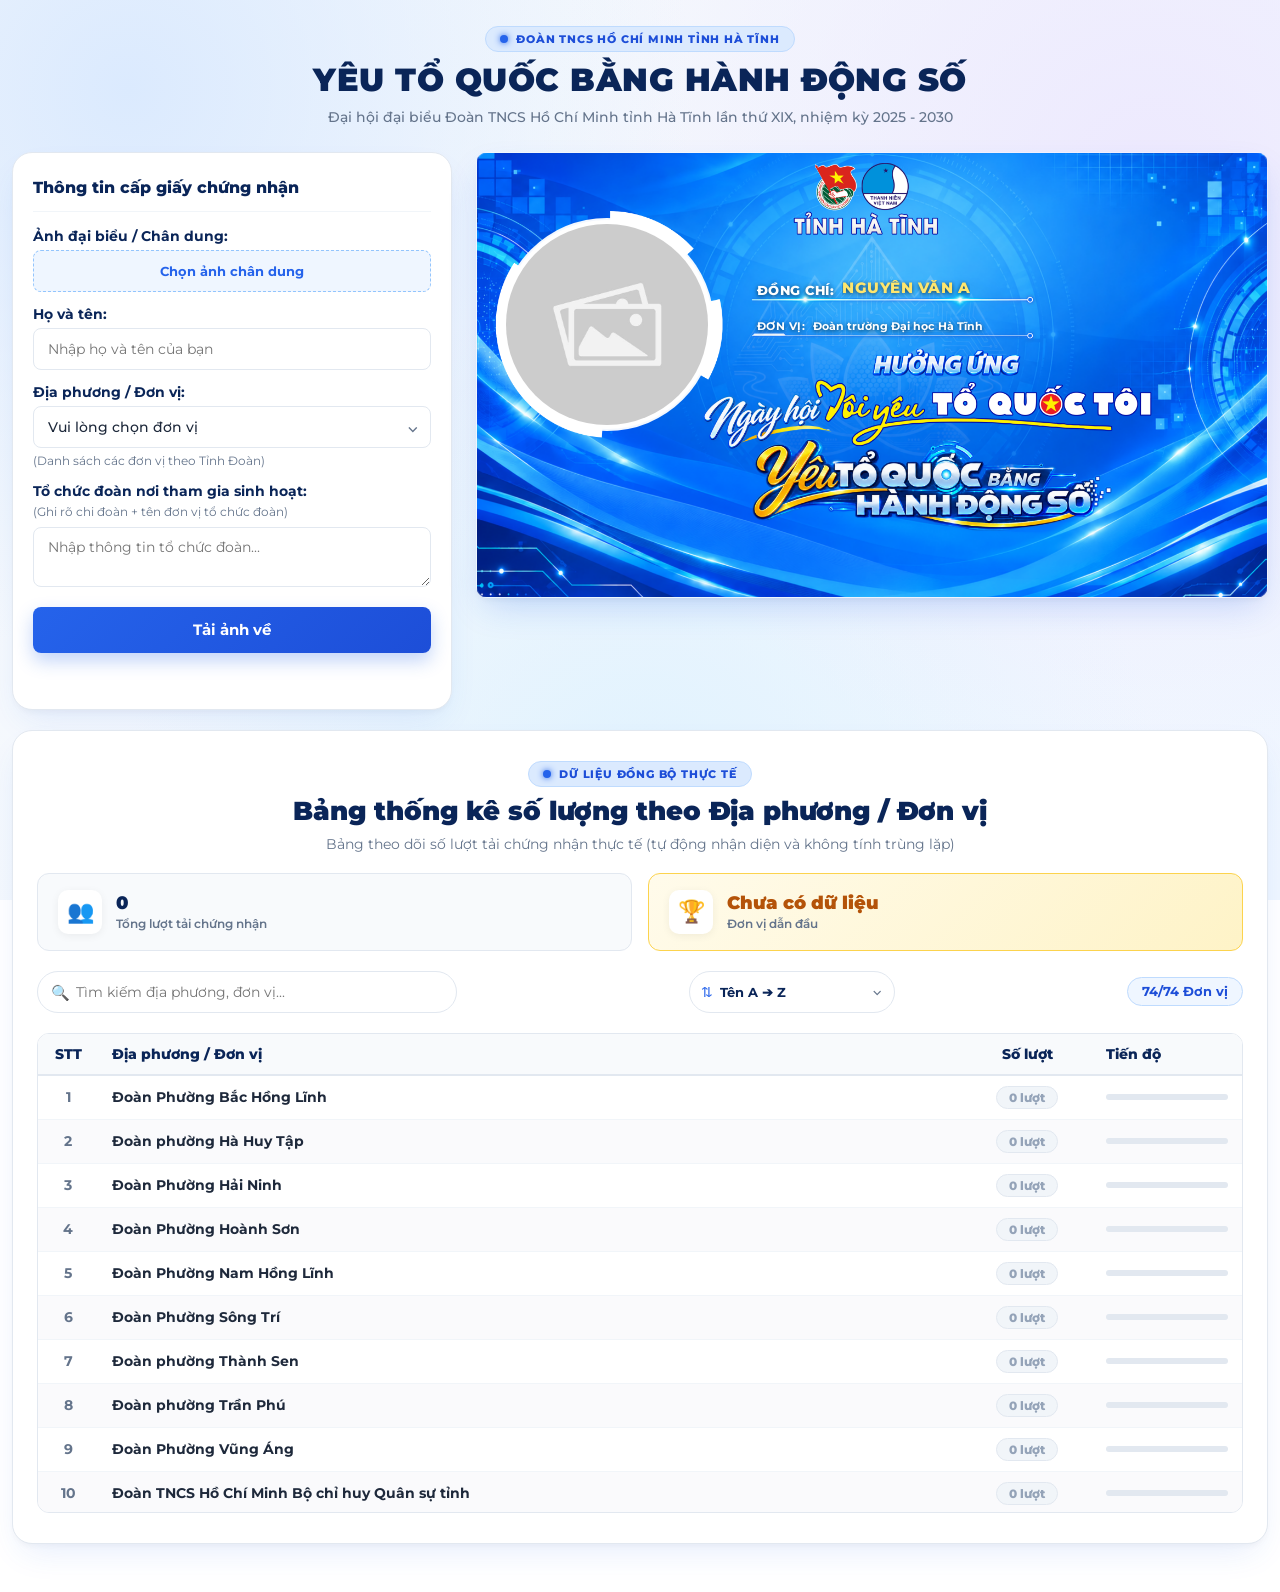
==== commit ad4a207d: "final" ====
--- a/HTML.html
+++ b/HTML.html
@@ -4,7 +4,7 @@
     <meta charset="UTF-8">
     <meta name="viewport" content="width=device-width, initial-scale=1.0, maximum-scale=1.0, user-scalable=no">
     <title>Yêu Tổ Quốc bằng Hành động số</title>
-    <link rel="stylesheet" href="style.css">
+    <link rel="stylesheet" href="style.css?v=4">
     <link href="https://fonts.googleapis.com/css2?family=Montserrat:ital,wght@0,400;0,500;0,600;0,700;0,800;0,900;1,400;1,500;1,600;1,700&family=Playfair+Display:ital,wght@0,700;0,900;1,700&display=swap" rel="stylesheet">
     <link rel="stylesheet" href="https://cdnjs.cloudflare.com/ajax/libs/cropperjs/1.6.1/cropper.min.css">
 </head>
@@ -73,8 +73,14 @@
                     <div class="banner_avatar_circle" id="certAvatarClickable" title="Nhấp để căn chỉnh ảnh">
                         <img src="pics/placeholder.jpg" alt="Ảnh đại biểu" id="img_choosen">
                     </div>
-                    <div class="banner_name_text" id="previewName">NGUYỄN VĂN A</div>
-                    <div class="banner_unit_text" id="previewUnit">Đoàn trường Đại học Hà Tĩnh</div>
+                    <div class="banner_name_line">
+                        <span class="banner_label">ĐỒNG CHÍ:</span>
+                        <span class="banner_val banner_val_name" id="previewName">NGUYỄN VĂN A</span>
+                    </div>
+                    <div class="banner_unit_line">
+                        <span class="banner_label">ĐƠN VỊ:</span>
+                        <span class="banner_val banner_val_unit" id="previewUnit">Đoàn trường Đại học Hà Tĩnh</span>
+                    </div>
                 </div>
             </section>
         </div>
@@ -173,6 +179,6 @@
 
     <script src="https://cdn.jsdelivr.net/npm/canvas-confetti@1.9.3/dist/confetti.browser.min.js"></script>
     <script src="https://cdnjs.cloudflare.com/ajax/libs/cropperjs/1.6.1/cropper.min.js"></script>
-    <script src="script.js"></script>
+    <script src="script.js?v=4"></script>
 </body>
 </html>
--- a/style.css
+++ b/style.css
@@ -328,7 +328,7 @@
     width: 100%;
     aspect-ratio: 16 / 9;
     position: relative;
-    background-image: url('pics/thongdiep.png');
+    background-image: url('pics/cc.png');
     background-size: 100% 100%;
     background-position: center;
     background-repeat: no-repeat;
@@ -341,11 +341,14 @@
 
 .banner_avatar_circle {
     position: absolute;
-    left: 4.22%;
-    top: 26.94%;
-    width: 19.17%;
-    height: 34.07%;
+    left: 3.19%;
+    top: 15.00%;
+    width: 26.53%;
+    height: 47.16%;
     border-radius: 50%;
+    background: #FFFFFF;
+    border: 4px solid #FFFFFF;
+    box-shadow: 0 0 0 2px rgba(255, 255, 255, 0.95);
     overflow: hidden;
     cursor: pointer;
     z-index: 2;
@@ -364,43 +367,77 @@
     display: block;
 }
 
-.banner_name_text {
+.banner_name_line {
     position: absolute;
-    left: 45.6%;
-    top: 23.0%;
+    left: 35.4%;
+    top: 28.2%;
     width: 48%;
-    height: 6.4%;
-    display: flex;
-    align-items: center;
+    max-width: 55%;
+    height: 4.8%;
+    display: flex;
+    align-items: flex-end;
+    gap: 8px;
+    z-index: 2;
+    user-select: none;
+}
+
+.banner_unit_line {
+    position: absolute;
+    left: 35.4%;
+    top: 36.5%;
+    width: 58%;
+    max-width: 60%;
+    height: 4.5%;
+    display: flex;
+    align-items: flex-end;
+    gap: 8px;
+    z-index: 2;
+    user-select: none;
+}
+
+.banner_label {
+    font-family: 'Montserrat', sans-serif;
+    font-weight: 800;
+    color: #FFFFFF;
+    font-size: clamp(8px, 1.65cqi, 34px);
+    letter-spacing: 0.5px;
+    white-space: nowrap;
+    text-shadow: 0 1px 4px rgba(0, 0, 0, 0.65);
+    flex-shrink: 0;
+    line-height: 1.1;
+    margin-bottom: 2px;
+}
+
+.banner_unit_line .banner_label {
+    font-weight: 700;
+    font-size: clamp(7.5px, 1.45cqi, 28px);
+}
+
+.banner_val_name {
     font-family: 'Montserrat', sans-serif;
     font-weight: 800;
     color: #FFE66D;
-    font-size: clamp(10px, 2.3cqi, 46px);
+    font-size: clamp(9px, 1.95cqi, 40px);
     letter-spacing: 0.5px;
     text-transform: uppercase;
     white-space: nowrap;
     overflow: hidden;
+    text-overflow: ellipsis;
     text-shadow: 0 1px 4px rgba(0, 0, 0, 0.65);
-    user-select: none;
+    line-height: 1.1;
+    margin-bottom: 2px;
     transition: font-size 0.15s ease;
 }
 
-.banner_unit_text {
-    position: absolute;
-    left: 43.0%;
-    top: 31.8%;
-    width: 50%;
-    height: 6.0%;
-    display: flex;
-    align-items: center;
+.banner_val_unit {
     font-family: 'Montserrat', sans-serif;
     font-weight: 700;
     color: #FFFFFF;
-    font-size: clamp(8px, 1.65cqi, 32px);
+    font-size: clamp(7.5px, 1.35cqi, 26px);
     white-space: nowrap;
-    overflow: hidden;
     text-shadow: 0 1px 4px rgba(0, 0, 0, 0.7);
-    user-select: none;
+    line-height: 1.1;
+    margin-bottom: 2px;
     transition: font-size 0.15s ease;
 }
 
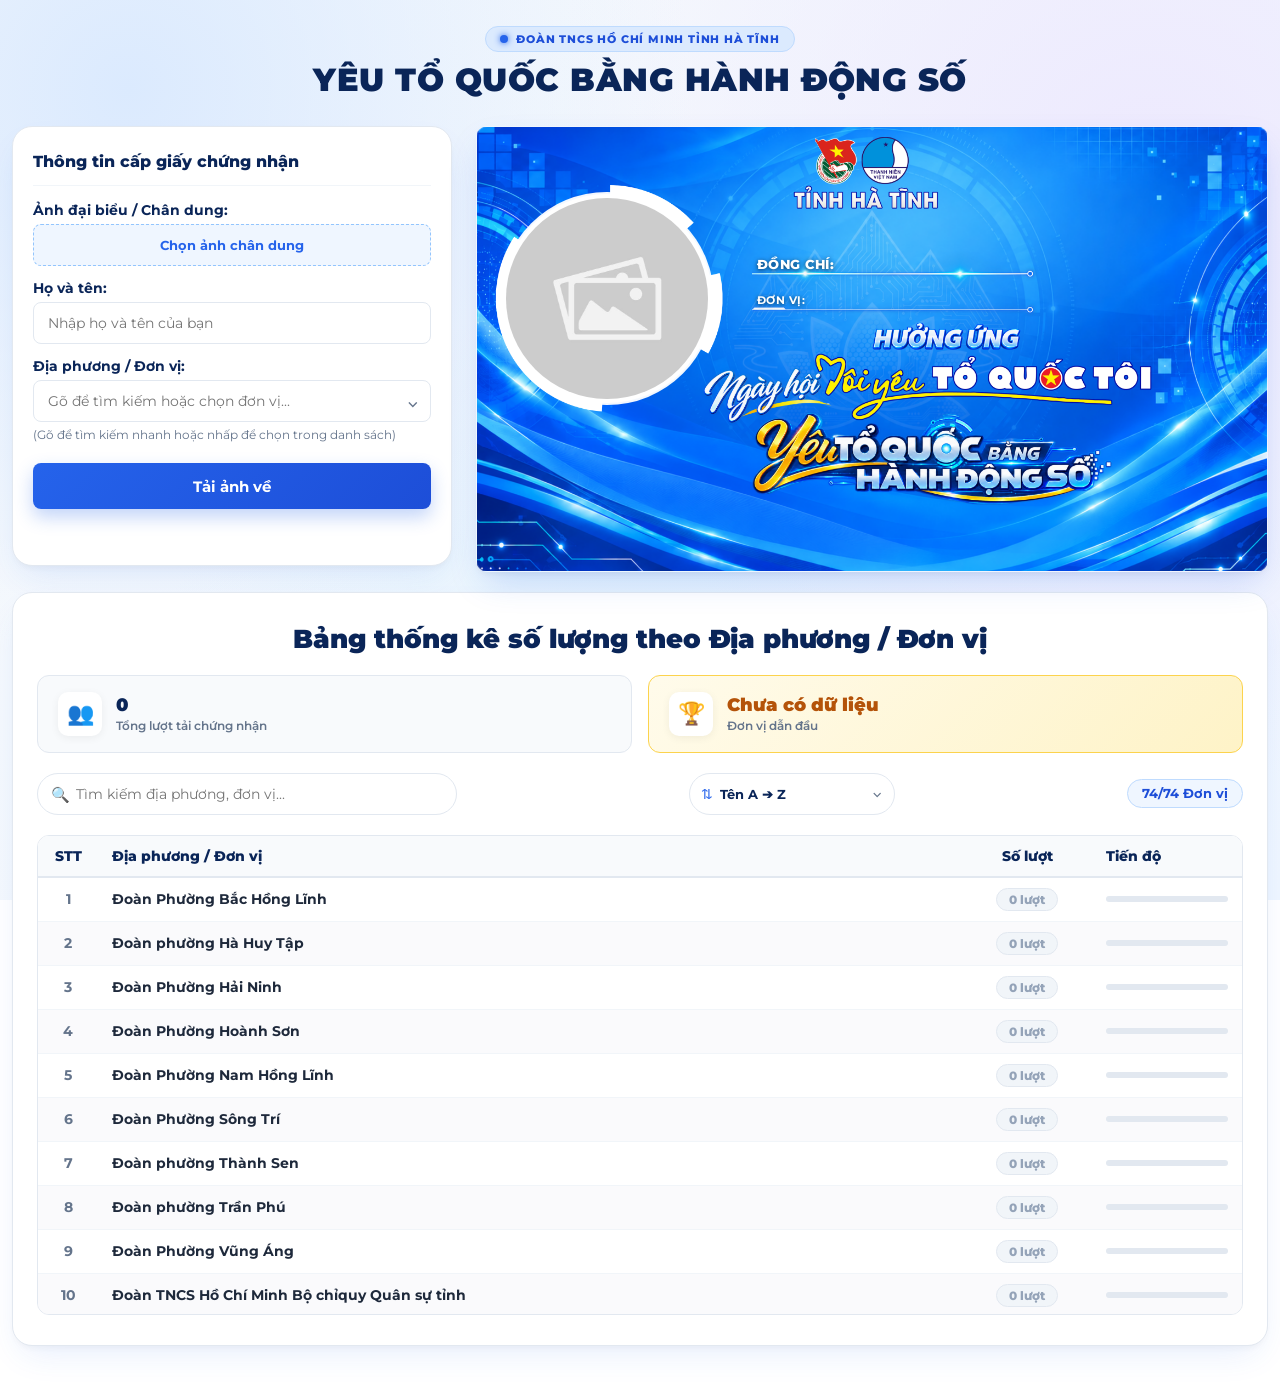
==== commit dfe5c909: "feat: dong bo Google Sheet, toi uu giao dien va them tim kiem don vi" ====
--- a/HTML.html
+++ b/HTML.html
@@ -1,13 +1,17 @@
 <!DOCTYPE html>
 <html lang="vi">
+
 <head>
     <meta charset="UTF-8">
     <meta name="viewport" content="width=device-width, initial-scale=1.0, maximum-scale=1.0, user-scalable=no">
     <title>Yêu Tổ Quốc bằng Hành động số</title>
     <link rel="stylesheet" href="style.css?v=4">
-    <link href="https://fonts.googleapis.com/css2?family=Montserrat:ital,wght@0,400;0,500;0,600;0,700;0,800;0,900;1,400;1,500;1,600;1,700&family=Playfair+Display:ital,wght@0,700;0,900;1,700&display=swap" rel="stylesheet">
+    <link
+        href="https://fonts.googleapis.com/css2?family=Montserrat:ital,wght@0,400;0,500;0,600;0,700;0,800;0,900;1,400;1,500;1,600;1,700&family=Playfair+Display:ital,wght@0,700;0,900;1,700&display=swap"
+        rel="stylesheet">
     <link rel="stylesheet" href="https://cdnjs.cloudflare.com/ajax/libs/cropperjs/1.6.1/cropper.min.css">
 </head>
+
 <body>
     <div class="background">
         <header class="main_header">
@@ -16,7 +20,6 @@
                 <span>ĐOÀN TNCS HỒ CHÍ MINH TỈNH HÀ TĨNH</span>
             </div>
             <h1 class="header_title">Yêu Tổ Quốc bằng Hành động số</h1>
-            <p class="header_subtitle">Đại hội đại biểu Đoàn TNCS Hồ Chí Minh tỉnh Hà Tĩnh lần thứ XIX, nhiệm kỳ 2025 - 2030</p>
         </header>
 
         <div class="content">
@@ -41,23 +44,19 @@
 
                     <div class="form_group">
                         <label for="username" class="field_label">Họ và tên:</label>
-                        <input type="text" id="username" class="form_input" placeholder="Nhập họ và tên của bạn" required autocomplete="name">
+                        <input type="text" id="username" class="form_input" placeholder="Nhập họ và tên của bạn"
+                            required autocomplete="name">
                     </div>
 
                     <div class="form_group">
                         <label for="unit" class="field_label">Địa phương / Đơn vị:</label>
-                        <div class="select_wrapper">
-                            <select id="unit" class="form_select" required>
-                                <option value="">Vui lòng chọn đơn vị</option>
-                            </select>
+                        <div class="searchable_select_wrapper" id="unitWrapper">
+                            <input type="text" id="unit" class="form_input searchable_select_input"
+                                placeholder="Gõ để tìm kiếm hoặc chọn đơn vị..." required autocomplete="off">
+                            <span class="select_arrow" id="unitArrow" title="Mở danh sách đơn vị">⌵</span>
+                            <div class="searchable_select_dropdown" id="unitDropdown" style="display: none;"></div>
                         </div>
-                        <small class="field_hint">(Danh sách các đơn vị theo Tỉnh Đoàn)</small>
-                    </div>
-
-                    <div class="form_group">
-                        <label for="youthUnionBranch" class="field_label">Tổ chức đoàn nơi tham gia sinh hoạt:</label>
-                        <small class="field_hint">(Ghi rõ chi đoàn + tên đơn vị tổ chức đoàn)</small>
-                        <textarea id="youthUnionBranch" class="form_textarea" rows="2" placeholder="Nhập thông tin tổ chức đoàn..." required></textarea>
+                        <small class="field_hint">(Gõ để tìm kiếm nhanh hoặc nhấp để chọn trong danh sách)</small>
                     </div>
 
                     <button type="submit" id="downloadBtn" class="submit_action_btn">
@@ -75,11 +74,11 @@
                     </div>
                     <div class="banner_name_line">
                         <span class="banner_label">ĐỒNG CHÍ:</span>
-                        <span class="banner_val banner_val_name" id="previewName">NGUYỄN VĂN A</span>
+                        <span class="banner_val banner_val_name" id="previewName"></span>
                     </div>
                     <div class="banner_unit_line">
                         <span class="banner_label">ĐƠN VỊ:</span>
-                        <span class="banner_val banner_val_unit" id="previewUnit">Đoàn trường Đại học Hà Tĩnh</span>
+                        <span class="banner_val banner_val_unit" id="previewUnit"></span>
                     </div>
                 </div>
             </section>
@@ -87,12 +86,8 @@
 
         <section class="stats_section" id="statsSection">
             <div class="stats_header">
-                <div class="stats_badge">
-                    <span class="stats_badge_dot"></span>
-                    <span>DỮ LIỆU ĐỒNG BỘ THỰC TẾ</span>
-                </div>
                 <h2 class="stats_heading">Bảng thống kê số lượng theo Địa phương / Đơn vị</h2>
-                <p class="stats_desc">Bảng theo dõi số lượt tải chứng nhận thực tế (tự động nhận diện và không tính trùng lặp)</p>
+                <!-- <p class="stats_desc">Bảng theo dõi số lượt tải chứng nhận thực tế (tự động nhận diện và không tính trùng lặp)</p> -->
             </div>
 
             <div class="stats_summary_grid">
@@ -116,7 +111,8 @@
             <div class="stats_controls">
                 <div class="search_wrapper">
                     <span class="search_icon">🔍</span>
-                    <input type="text" id="statsSearchInput" class="stats_search_input" placeholder="Tìm kiếm địa phương, đơn vị...">
+                    <input type="text" id="statsSearchInput" class="stats_search_input"
+                        placeholder="Tìm kiếm địa phương, đơn vị...">
                 </div>
 
                 <div class="sort_wrapper">
@@ -160,7 +156,8 @@
             <div class="crop_container">
                 <img id="cropperImage" src="" alt="Ảnh cần crop">
             </div>
-            <p class="crop_hint">Kéo ảnh hoặc dùng con lăn chuột / 2 ngón tay để phóng to, thu nhỏ và di chuyển khuôn mặt vào đúng vòng tròn.</p>
+            <p class="crop_hint">Kéo ảnh hoặc dùng con lăn chuột / 2 ngón tay để phóng to, thu nhỏ và di chuyển khuôn
+                mặt vào đúng vòng tròn.</p>
             <div class="crop_modal_footer">
                 <div class="crop_tools">
                     <button type="button" id="zoomInBtn" class="btn_tool" title="Phóng to">Phóng to</button>
@@ -181,4 +178,5 @@
     <script src="https://cdnjs.cloudflare.com/ajax/libs/cropperjs/1.6.1/cropper.min.js"></script>
     <script src="script.js?v=4"></script>
 </body>
+
 </html>
--- a/style.css
+++ b/style.css
@@ -255,6 +255,127 @@
     pointer-events: none;
 }
 
+/* Searchable Combobox Select */
+.searchable_select_wrapper {
+    position: relative;
+    width: 100%;
+}
+
+.searchable_select_input {
+    padding-right: 38px;
+    cursor: text;
+}
+
+.searchable_select_wrapper .select_arrow {
+    position: absolute;
+    right: 14px;
+    top: 50%;
+    transform: translateY(-50%);
+    font-size: 15px;
+    font-weight: 800;
+    color: var(--text-muted);
+    cursor: pointer;
+    transition: transform 0.2s ease, color 0.2s ease;
+    user-select: none;
+}
+
+.searchable_select_wrapper.is_open .select_arrow {
+    transform: translateY(-50%) rotate(180deg);
+    color: var(--primary-blue);
+}
+
+.searchable_select_dropdown {
+    position: absolute;
+    top: calc(100% + 5px);
+    left: 0;
+    right: 0;
+    z-index: 9999;
+    background: #FFFFFF;
+    border: 1.5px solid var(--primary-blue);
+    border-radius: var(--radius-sm);
+    box-shadow: 0 12px 28px -5px rgba(37, 99, 235, 0.2), 0 8px 12px -6px rgba(0, 0, 0, 0.08);
+    max-height: 250px;
+    overflow-y: auto;
+    scrollbar-width: thin;
+    scrollbar-color: #BFDBFE #F8FAFC;
+    animation: dropdownFadeIn 0.15s ease-out;
+}
+
+@keyframes dropdownFadeIn {
+    from {
+        opacity: 0;
+        transform: translateY(-4px);
+    }
+    to {
+        opacity: 1;
+        transform: translateY(0);
+    }
+}
+
+.searchable_select_dropdown::-webkit-scrollbar {
+    width: 6px;
+}
+
+.searchable_select_dropdown::-webkit-scrollbar-track {
+    background: #F8FAFC;
+    border-radius: var(--radius-sm);
+}
+
+.searchable_select_dropdown::-webkit-scrollbar-thumb {
+    background: #BFDBFE;
+    border-radius: 999px;
+}
+
+.searchable_select_dropdown::-webkit-scrollbar-thumb:hover {
+    background: var(--primary-blue);
+}
+
+.searchable_option_item {
+    padding: 10px 14px;
+    font-size: 13.5px;
+    color: var(--text-main);
+    cursor: pointer;
+    border-bottom: 1px solid #F1F5F9;
+    transition: background 0.15s ease, color 0.15s ease;
+    display: flex;
+    align-items: center;
+    line-height: 1.35;
+}
+
+.searchable_option_item:last-child {
+    border-bottom: none;
+}
+
+.searchable_option_item:hover,
+.searchable_option_item.hovered {
+    background: #EFF6FF;
+    color: var(--primary-blue-dark);
+    font-weight: 600;
+}
+
+.searchable_option_item.selected {
+    background: #DBEAFE;
+    color: var(--primary-blue-dark);
+    font-weight: 700;
+}
+
+.searchable_option_item .highlight_match {
+    background: #FEF08A;
+    color: #854D0E;
+    font-weight: 700;
+    border-radius: 2px;
+    padding: 0 1px;
+}
+
+.searchable_no_match {
+    padding: 14px;
+    font-size: 13px;
+    color: var(--text-muted);
+    text-align: center;
+    font-style: italic;
+    background: #F8FAFC;
+}
+
 .form_textarea {
     resize: vertical;
     min-height: 60px;
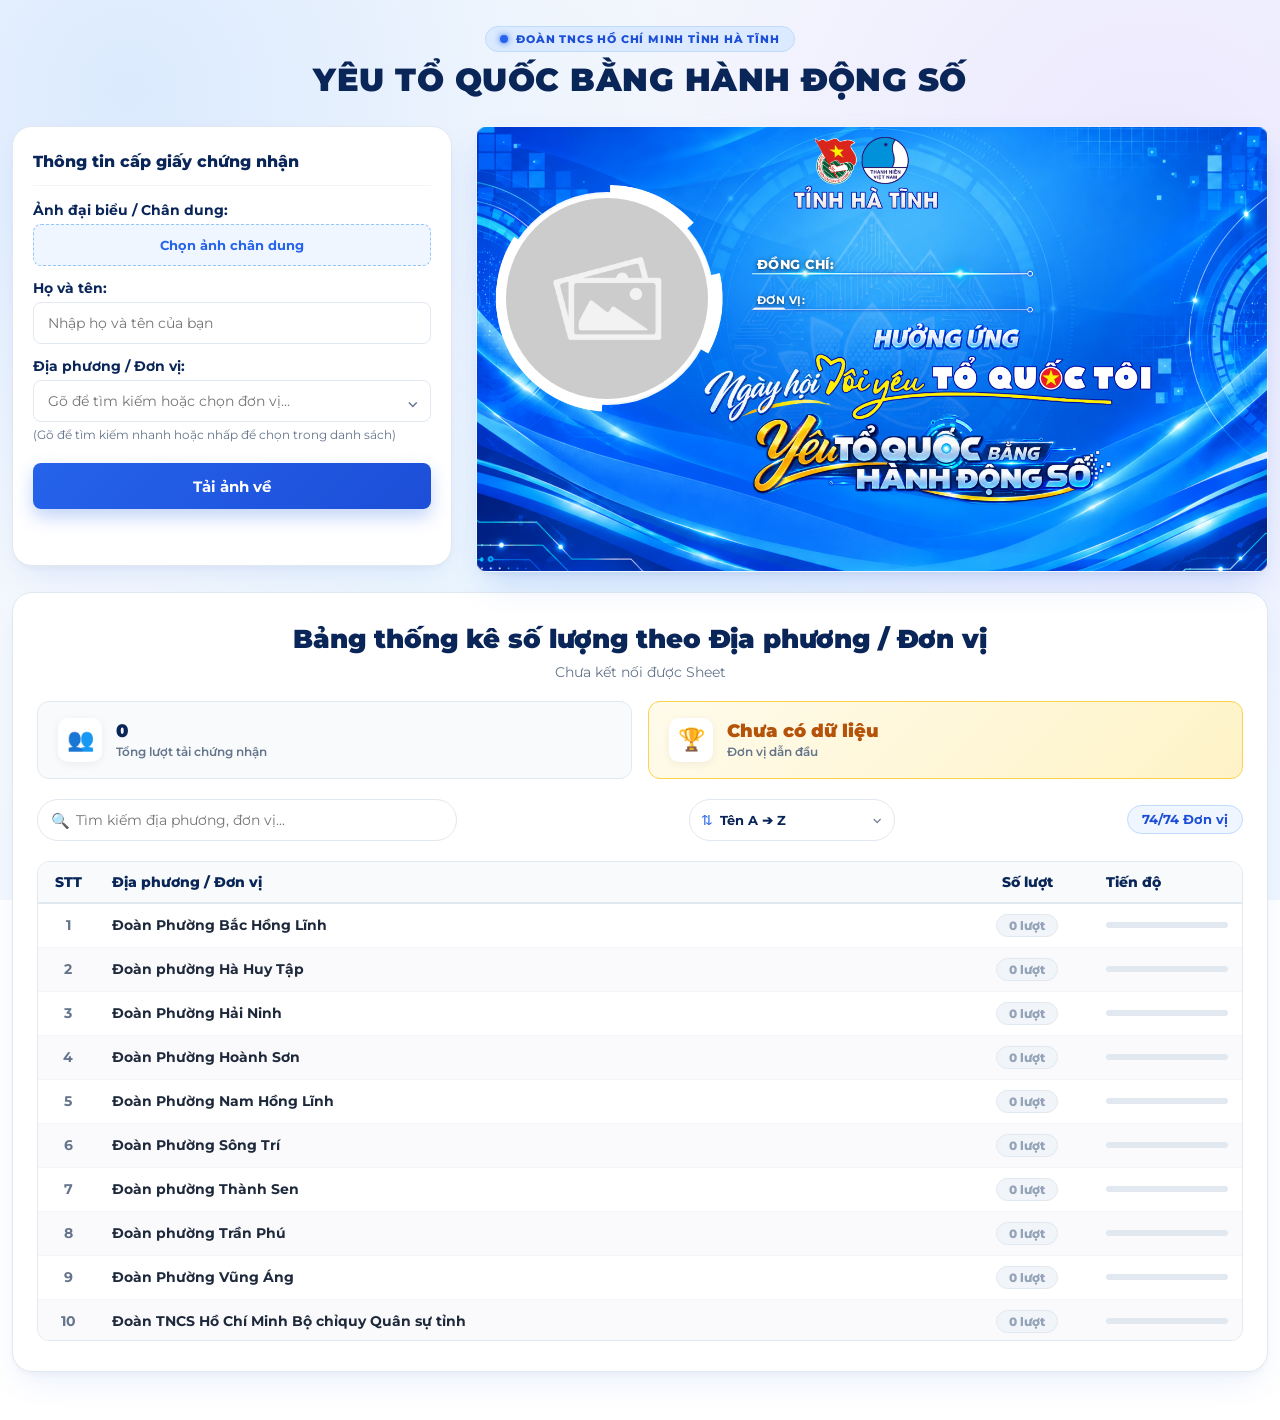
==== commit 5e72b1d1: "feat: thiet lap co che chot thong ke 24h moi ngay va dong bo trigger Apps Script" ====
--- a/HTML.html
+++ b/HTML.html
@@ -87,7 +87,7 @@
         <section class="stats_section" id="statsSection">
             <div class="stats_header">
                 <h2 class="stats_heading">Bảng thống kê số lượng theo Địa phương / Đơn vị</h2>
-                <!-- <p class="stats_desc">Bảng theo dõi số lượt tải chứng nhận thực tế (tự động nhận diện và không tính trùng lặp)</p> -->
+                <p class="stats_desc" id="statsSyncTime">Hệ thống chốt và cập nhật số liệu vào 24h hàng ngày</p>
             </div>
 
             <div class="stats_summary_grid">
